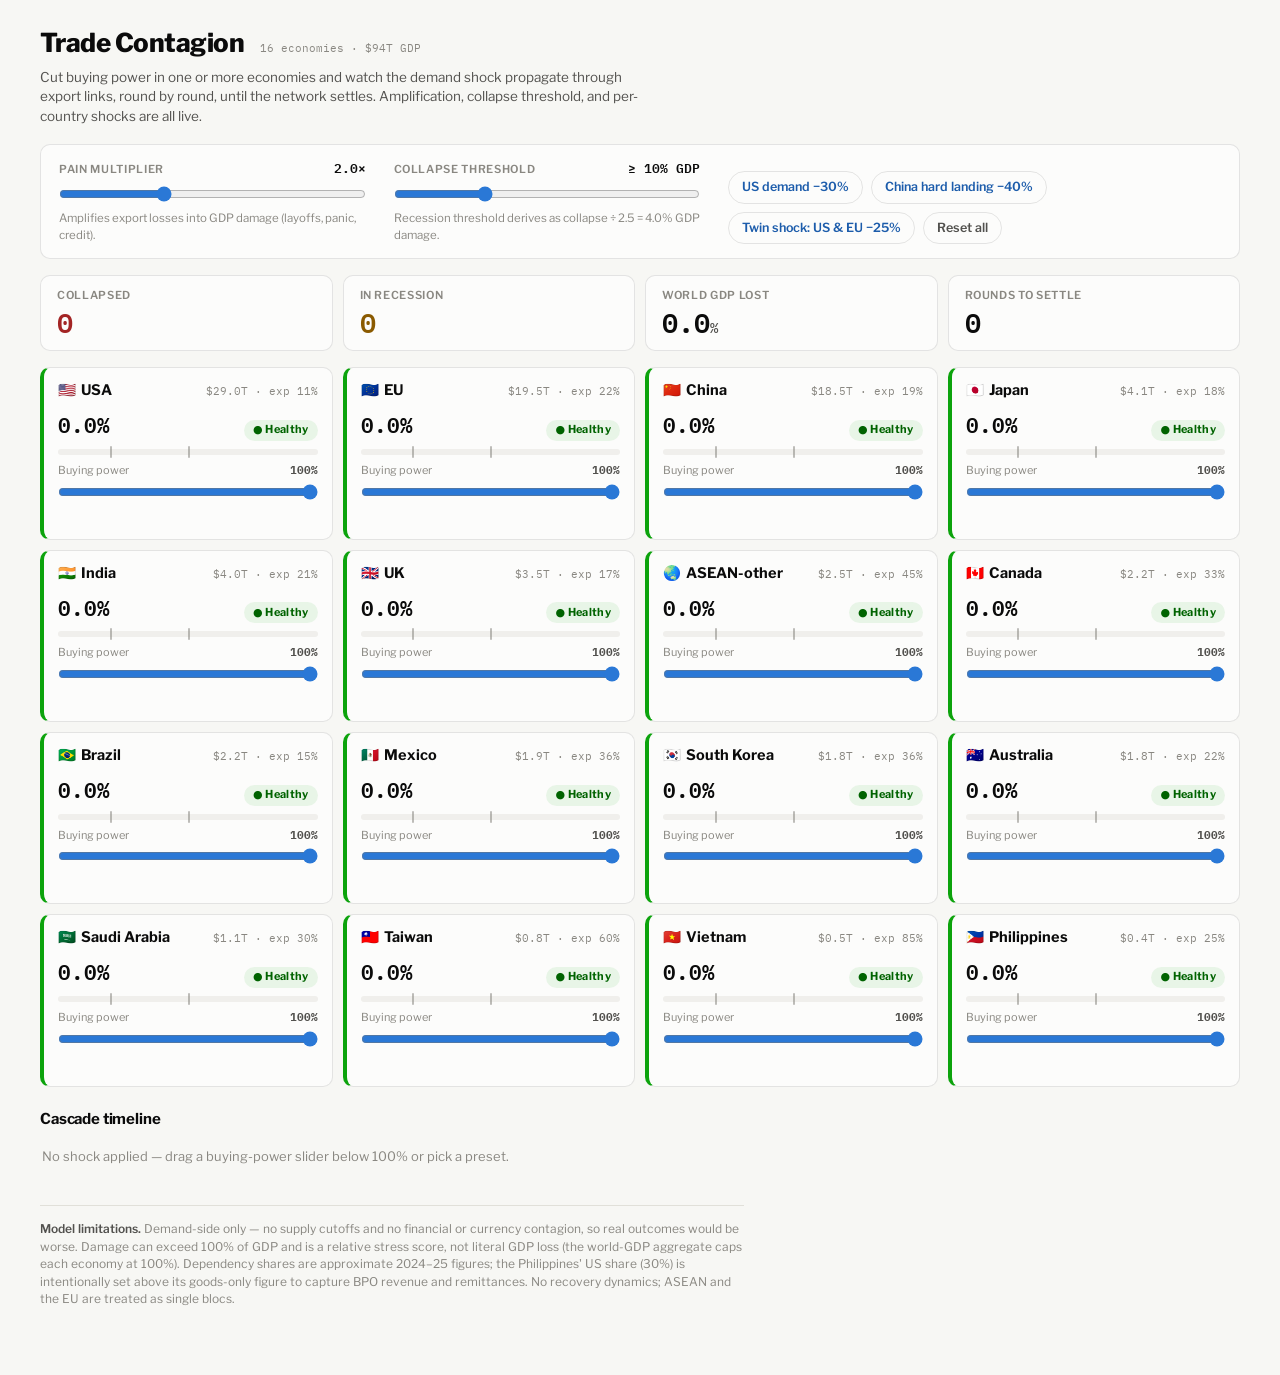
==== trade-contagion-simulator.html @ 1e4ac05b "Add trade contagion cascade simulator Interactive single-file HTML app modeling how demand shocks pr" ====
<!doctype html>
<html lang="en">
<head>
<meta charset="utf-8">
<meta name="viewport" content="width=device-width, initial-scale=1">
<!-- BEGIN ARTIFACT CONTENT -->
<title>Trade Contagion</title>
<link rel="stylesheet" href="https://fonts.googleapis.com/css2?family=Libre+Franklin:wght@400;500;600;700;800&family=IBM+Plex+Mono:wght@400;500;600&display=swap">
<style>
  :root {
    color-scheme: light;
    --page:        #f7f7f4;
    --surface:     #fcfcfb;
    --surface-2:   #f0efec;
    --ink:         #0b0b0b;
    --ink-2:       #52514e;
    --ink-muted:   #898781;
    --hairline:    #e1e0d9;
    --border:      rgba(11,11,11,0.10);
    --accent:      #2a78d6;
    --accent-ink:  #1c5cab;
    --good:        #0ca30c;
    --good-ink:    #006300;
    --warn:        #fab219;
    --warn-ink:    #8a5a00;
    --crit:        #d03b3b;
    --crit-ink:    #a32424;
    --forced:      #898781;
    --forced-ink:  #52514e;
    --good-wash:   rgba(12,163,12,0.08);
    --warn-wash:   rgba(250,178,25,0.12);
    --crit-wash:   rgba(208,59,59,0.08);
    --forced-wash: rgba(137,135,129,0.12);
  }
  @media (prefers-color-scheme: dark) {
    :root:where(:not([data-theme="light"])) {
      color-scheme: dark;
      --page:        #0d0d0d;
      --surface:     #1a1a19;
      --surface-2:   #242422;
      --ink:         #ffffff;
      --ink-2:       #c3c2b7;
      --ink-muted:   #898781;
      --hairline:    #2c2c2a;
      --border:      rgba(255,255,255,0.10);
      --accent:      #3987e5;
      --accent-ink:  #86b6ef;
      --good-ink:    #4cc24c;
      --warn-ink:    #fab219;
      --crit-ink:    #e66767;
      --forced-ink:  #c3c2b7;
      --good-wash:   rgba(12,163,12,0.14);
      --warn-wash:   rgba(250,178,25,0.09);
      --crit-wash:   rgba(208,59,59,0.14);
      --forced-wash: rgba(137,135,129,0.14);
    }
  }
  :root[data-theme="dark"] {
    color-scheme: dark;
    --page:        #0d0d0d;
    --surface:     #1a1a19;
    --surface-2:   #242422;
    --ink:         #ffffff;
    --ink-2:       #c3c2b7;
    --ink-muted:   #898781;
    --hairline:    #2c2c2a;
    --border:      rgba(255,255,255,0.10);
    --accent:      #3987e5;
    --accent-ink:  #86b6ef;
    --good-ink:    #4cc24c;
    --warn-ink:    #fab219;
    --crit-ink:    #e66767;
    --forced-ink:  #c3c2b7;
    --good-wash:   rgba(12,163,12,0.14);
    --warn-wash:   rgba(250,178,25,0.09);
    --crit-wash:   rgba(208,59,59,0.14);
    --forced-wash: rgba(137,135,129,0.14);
  }

  * { box-sizing: border-box; }
  body {
    margin: 0;
    background: var(--page);
    color: var(--ink);
    font-family: "Libre Franklin", system-ui, -apple-system, "Segoe UI", sans-serif;
    font-size: 14px;
    line-height: 1.45;
  }
  .mono { font-family: "IBM Plex Mono", ui-monospace, SFMono-Regular, Menlo, monospace; }

  .wrap { max-width: 1240px; margin: 0 auto; padding: 24px 20px 56px; }

  /* ---------- header ---------- */
  header { display: flex; flex-wrap: wrap; align-items: baseline; gap: 8px 16px; margin-bottom: 6px; }
  h1 { font-size: 26px; font-weight: 800; letter-spacing: -0.02em; margin: 0; text-wrap: balance; }
  .subtitle { color: var(--ink-2); font-size: 13.5px; margin: 0 0 18px; max-width: 68ch; }

  /* ---------- global controls ---------- */
  .controls {
    display: flex; flex-wrap: wrap; gap: 14px 28px; align-items: flex-end;
    background: var(--surface); border: 1px solid var(--border); border-radius: 10px;
    padding: 14px 18px; margin-bottom: 16px;
  }
  .ctl { display: flex; flex-direction: column; gap: 5px; min-width: 220px; flex: 1 1 220px; max-width: 340px; }
  .ctl-label { font-size: 11px; font-weight: 600; letter-spacing: 0.06em; text-transform: uppercase; color: var(--ink-muted); display: flex; justify-content: space-between; align-items: baseline; gap: 8px; }
  .ctl-label .val { font-size: 13px; color: var(--ink); letter-spacing: 0; text-transform: none; font-weight: 600; }
  .ctl-hint { font-size: 11.5px; color: var(--ink-muted); }
  .presets { display: flex; flex-wrap: wrap; gap: 8px; flex: 2 1 320px; align-items: center; }
  button.preset {
    font: inherit; font-size: 12.5px; font-weight: 600; color: var(--accent-ink);
    background: transparent; border: 1px solid var(--border); border-radius: 999px;
    padding: 6px 13px; cursor: pointer;
  }
  button.preset:hover { background: var(--surface-2); }
  button.preset.reset { color: var(--ink-2); }
  button:focus-visible, input:focus-visible { outline: 2px solid var(--accent); outline-offset: 2px; }

  input[type="range"] { accent-color: var(--accent); width: 100%; margin: 0; height: 22px; cursor: pointer; }

  /* ---------- stat tiles ---------- */
  .tiles { display: grid; grid-template-columns: repeat(auto-fit, minmax(170px, 1fr)); gap: 10px; margin-bottom: 16px; }
  .tile { background: var(--surface); border: 1px solid var(--border); border-radius: 10px; padding: 12px 16px 13px; }
  .tile .k { font-size: 11px; font-weight: 600; letter-spacing: 0.06em; text-transform: uppercase; color: var(--ink-muted); margin-bottom: 4px; }
  .tile .v { font-size: 27px; font-weight: 600; line-height: 1.1; }
  .tile .v small { font-size: 14px; font-weight: 500; color: var(--ink-2); }
  .tile.crit .v { color: var(--crit-ink); }
  .tile.warn .v { color: var(--warn-ink); }

  /* ---------- country grid ---------- */
  .grid { display: grid; grid-template-columns: repeat(auto-fill, minmax(260px, 1fr)); gap: 10px; margin-bottom: 22px; }
  .card {
    background: var(--surface); border: 1px solid var(--border); border-left: 4px solid var(--hairline);
    border-radius: 10px; padding: 12px 14px 13px; display: flex; flex-direction: column; gap: 8px;
  }
  .card.s-healthy   { border-left-color: var(--good); }
  .card.s-recession { border-left-color: var(--warn); background: linear-gradient(var(--warn-wash), var(--warn-wash)) var(--surface); }
  .card.s-collapsed { border-left-color: var(--crit); background: linear-gradient(var(--crit-wash), var(--crit-wash)) var(--surface); }
  .card.s-forced    { border-left-color: var(--forced); background: linear-gradient(var(--forced-wash), var(--forced-wash)) var(--surface); }

  .card-top { display: flex; align-items: baseline; justify-content: space-between; gap: 8px; }
  .cname { font-weight: 700; font-size: 14.5px; }
  .cname .flag { margin-right: 5px; }
  .cgdp { font-size: 11px; color: var(--ink-muted); white-space: nowrap; }

  .dmg-row { display: flex; align-items: baseline; justify-content: space-between; gap: 8px; }
  .dmg { font-size: 21px; font-weight: 600; font-variant-numeric: tabular-nums; }
  .pill {
    font-size: 11px; font-weight: 700; letter-spacing: 0.03em; border-radius: 999px;
    padding: 2.5px 9px; white-space: nowrap;
  }
  .pill.p-healthy   { color: var(--good-ink);   background: var(--good-wash);   }
  .pill.p-recession { color: var(--warn-ink);   background: var(--warn-wash);   }
  .pill.p-collapsed { color: var(--crit-ink);   background: var(--crit-wash);   }
  .pill.p-forced    { color: var(--forced-ink); background: var(--forced-wash); }

  .bar { position: relative; height: 6px; border-radius: 3px; background: var(--surface-2); overflow: visible; }
  .bar .fill { position: absolute; inset: 0 auto 0 0; border-radius: 3px; min-width: 0; }
  .bar .tick { position: absolute; top: -3px; bottom: -3px; width: 2px; border-radius: 1px; background: var(--ink-muted); opacity: 0.55; }
  .fill.f-healthy   { background: var(--good); }
  .fill.f-recession { background: var(--warn); }
  .fill.f-collapsed { background: var(--crit); }
  .fill.f-forced    { background: var(--forced); }

  .slider-row { display: flex; flex-direction: column; gap: 2px; }
  .slider-row .lbl { display: flex; justify-content: space-between; font-size: 11px; color: var(--ink-muted); }
  .slider-row .lbl b { color: var(--ink-2); font-variant-numeric: tabular-nums; }
  .meta { font-size: 11px; color: var(--ink-muted); min-height: 15px; }

  /* ---------- cascade timeline ---------- */
  h2 { font-size: 15px; font-weight: 700; letter-spacing: -0.01em; margin: 0 0 8px; }
  .timeline-wrap { overflow-x: auto; padding-bottom: 6px; }
  .timeline { display: flex; gap: 10px; min-width: min-content; }
  .round-col {
    background: var(--surface); border: 1px solid var(--border); border-radius: 10px;
    padding: 10px 12px; min-width: 148px; flex: 0 0 auto;
  }
  .round-col .rh { font-size: 11px; font-weight: 600; letter-spacing: 0.06em; text-transform: uppercase; color: var(--ink-muted); margin-bottom: 7px; }
  .chip { display: flex; align-items: center; gap: 6px; font-size: 12px; font-weight: 600; padding: 2px 0; }
  .chip .dot { width: 8px; height: 8px; border-radius: 50%; flex: 0 0 auto; }
  .chip.recession .dot { background: var(--warn); }
  .chip.collapsed .dot { background: var(--crit); }
  .chip.recession { color: var(--warn-ink); }
  .chip.collapsed { color: var(--crit-ink); }
  .timeline-empty { color: var(--ink-muted); font-size: 13px; padding: 8px 2px; }

  /* ---------- footer ---------- */
  .limits {
    margin-top: 26px; border-top: 1px solid var(--hairline); padding-top: 14px;
    color: var(--ink-muted); font-size: 12px; max-width: 88ch;
  }
  .limits b { color: var(--ink-2); font-weight: 600; }
</style>
</head>
<body>

<div class="wrap">
  <header>
    <h1>Trade Contagion</h1>
    <span class="cgdp mono" id="worldGdp"></span>
  </header>
  <p class="subtitle">Cut buying power in one or more economies and watch the demand shock
    propagate through export links, round by round, until the network settles. Amplification,
    collapse threshold, and per-country shocks are all live.</p>

  <div class="controls">
    <div class="ctl">
      <label class="ctl-label" for="mult">Pain multiplier <span class="val mono" id="multVal"></span></label>
      <input type="range" id="mult" min="1" max="4" step="0.1" value="2">
      <span class="ctl-hint">Amplifies export losses into GDP damage (layoffs, panic, credit).</span>
    </div>
    <div class="ctl">
      <label class="ctl-label" for="collapse">Collapse threshold <span class="val mono" id="collapseVal"></span></label>
      <input type="range" id="collapse" min="4" max="25" step="1" value="10">
      <span class="ctl-hint" id="recessionHint"></span>
    </div>
    <div class="presets" role="group" aria-label="Scenario presets">
      <button class="preset" data-preset="usa30">US demand −30%</button>
      <button class="preset" data-preset="china40">China hard landing −40%</button>
      <button class="preset" data-preset="twin">Twin shock: US &amp; EU −25%</button>
      <button class="preset reset" data-preset="reset">Reset all</button>
    </div>
  </div>

  <div class="tiles">
    <div class="tile crit"><div class="k">Collapsed</div><div class="v mono" id="tCollapsed">0</div></div>
    <div class="tile warn"><div class="k">In recession</div><div class="v mono" id="tRecession">0</div></div>
    <div class="tile"><div class="k">World GDP lost</div><div class="v mono" id="tGdpLost">0.0<small>%</small></div></div>
    <div class="tile"><div class="k">Rounds to settle</div><div class="v mono" id="tRounds">0</div></div>
  </div>

  <div class="grid" id="grid"></div>

  <h2>Cascade timeline</h2>
  <div class="timeline-wrap"><div class="timeline" id="timeline"></div></div>

  <p class="limits"><b>Model limitations.</b> Demand-side only — no supply cutoffs and no
    financial or currency contagion, so real outcomes would be worse. Damage can exceed 100%
    of GDP and is a relative stress score, not literal GDP loss (the world-GDP aggregate caps
    each economy at 100%). Dependency shares are approximate 2024–25 figures; the Philippines'
    US share (30%) is intentionally set above its goods-only figure to capture BPO revenue and
    remittances. No recovery dynamics; ASEAN and the EU are treated as single blocs.</p>
</div>

<script>
'use strict';

/* ---------- data: gdp in USD trillions, xg = exports/GDP, d = export-destination shares (sum < 1) ---------- */
const ECON = {
  usa:         { name: 'USA',          flag: '🇺🇸', gdp: 29.0, xg: 0.11,
    d: { eu: 0.16, canada: 0.17, mexico: 0.16, china: 0.07, japan: 0.04, uk: 0.04, korea: 0.03,
         asean: 0.03, taiwan: 0.02, india: 0.02, brazil: 0.02, australia: 0.02, saudi: 0.01,
         vietnam: 0.005, philippines: 0.005 } },
  china:       { name: 'China',        flag: '🇨🇳', gdp: 18.5, xg: 0.19,
    d: { usa: 0.15, eu: 0.15, asean: 0.08, japan: 0.04, korea: 0.04, vietnam: 0.04, india: 0.03,
         uk: 0.02, taiwan: 0.02, mexico: 0.02, australia: 0.02, brazil: 0.02, canada: 0.01,
         philippines: 0.01, saudi: 0.01 } },
  eu:          { name: 'EU',           flag: '🇪🇺', gdp: 19.5, xg: 0.22,
    d: { usa: 0.20, uk: 0.13, china: 0.09, asean: 0.03, japan: 0.02, korea: 0.02, india: 0.02,
         canada: 0.02, brazil: 0.02, saudi: 0.02, mexico: 0.01, australia: 0.01, taiwan: 0.01,
         vietnam: 0.005 } },
  japan:       { name: 'Japan',        flag: '🇯🇵', gdp: 4.1,  xg: 0.18,
    d: { usa: 0.20, china: 0.18, asean: 0.10, eu: 0.09, korea: 0.07, taiwan: 0.06, vietnam: 0.03,
         india: 0.02, australia: 0.02, uk: 0.02, philippines: 0.02, mexico: 0.01, canada: 0.01,
         saudi: 0.01 } },
  korea:       { name: 'South Korea',  flag: '🇰🇷', gdp: 1.8,  xg: 0.36,
    d: { china: 0.20, usa: 0.19, eu: 0.09, vietnam: 0.09, asean: 0.08, japan: 0.04, india: 0.03,
         taiwan: 0.02, mexico: 0.02, australia: 0.02, philippines: 0.02, uk: 0.01, saudi: 0.01,
         canada: 0.01 } },
  vietnam:     { name: 'Vietnam',      flag: '🇻🇳', gdp: 0.45, xg: 0.85,
    d: { usa: 0.29, china: 0.15, eu: 0.12, japan: 0.06, korea: 0.06, asean: 0.06, india: 0.02,
         uk: 0.02, canada: 0.02, australia: 0.01, mexico: 0.01, philippines: 0.01 } },
  philippines: { name: 'Philippines',  flag: '🇵🇭', gdp: 0.44, xg: 0.25,
    d: { usa: 0.30, china: 0.13, japan: 0.13, eu: 0.10, asean: 0.06, korea: 0.04, taiwan: 0.03,
         india: 0.01, australia: 0.01, canada: 0.01, uk: 0.01, saudi: 0.01 } },
  mexico:      { name: 'Mexico',       flag: '🇲🇽', gdp: 1.9,  xg: 0.36,
    d: { usa: 0.80, eu: 0.04, canada: 0.03, china: 0.02, japan: 0.01, brazil: 0.01, korea: 0.01,
         india: 0.005, uk: 0.005 } },
  canada:      { name: 'Canada',       flag: '🇨🇦', gdp: 2.2,  xg: 0.33,
    d: { usa: 0.76, eu: 0.05, china: 0.04, japan: 0.02, uk: 0.02, mexico: 0.01, korea: 0.01,
         india: 0.01 } },
  india:       { name: 'India',        flag: '🇮🇳', gdp: 4.0,  xg: 0.21,
    d: { usa: 0.18, eu: 0.15, asean: 0.06, china: 0.04, uk: 0.03, saudi: 0.03, japan: 0.01,
         korea: 0.01, vietnam: 0.01, australia: 0.01, brazil: 0.01, canada: 0.01, mexico: 0.01 } },
  taiwan:      { name: 'Taiwan',       flag: '🇹🇼', gdp: 0.8,  xg: 0.60,
    d: { china: 0.25, usa: 0.23, asean: 0.15, eu: 0.07, japan: 0.06, korea: 0.04, vietnam: 0.03,
         india: 0.02, philippines: 0.02, mexico: 0.01, australia: 0.01, uk: 0.01 } },
  uk:          { name: 'UK',           flag: '🇬🇧', gdp: 3.5,  xg: 0.17,
    d: { eu: 0.42, usa: 0.15, china: 0.05, japan: 0.02, india: 0.02, canada: 0.02, australia: 0.02,
         korea: 0.01, saudi: 0.01, brazil: 0.005, mexico: 0.005 } },
  brazil:      { name: 'Brazil',       flag: '🇧🇷', gdp: 2.2,  xg: 0.15,
    d: { china: 0.28, eu: 0.14, usa: 0.11, asean: 0.03, japan: 0.02, india: 0.02, mexico: 0.02,
         korea: 0.01, canada: 0.01, uk: 0.01, saudi: 0.01 } },
  australia:   { name: 'Australia',    flag: '🇦🇺', gdp: 1.8,  xg: 0.22,
    d: { china: 0.33, japan: 0.12, asean: 0.08, korea: 0.07, usa: 0.06, india: 0.05, eu: 0.04,
         taiwan: 0.04, vietnam: 0.02, uk: 0.01 } },
  asean:       { name: 'ASEAN-other',  flag: '🌏', gdp: 2.5,  xg: 0.45,
    d: { china: 0.16, usa: 0.14, eu: 0.09, japan: 0.07, korea: 0.04, india: 0.04, taiwan: 0.03,
         vietnam: 0.03, australia: 0.02, uk: 0.01, saudi: 0.01, mexico: 0.005, canada: 0.005 } },
  saudi:       { name: 'Saudi Arabia', flag: '🇸🇦', gdp: 1.1,  xg: 0.30,
    d: { china: 0.16, india: 0.11, japan: 0.10, korea: 0.09, eu: 0.09, asean: 0.07, usa: 0.05,
         taiwan: 0.03, uk: 0.01, australia: 0.005 } },
};

const IDS = Object.keys(ECON).sort((a, b) => ECON[b].gdp - ECON[a].gdp);
const WORLD_GDP = IDS.reduce((s, id) => s + ECON[id].gdp, 0);
const MAX_ROUNDS = 12;
const EPS = 1e-9;

/* ---------- state ---------- */
const buyingPower = {};
IDS.forEach(id => { buyingPower[id] = 100; });

/* ---------- cascade algorithm (synchronous rounds) ---------- */
function simulate(bp, multiplier, collapseT) {
  const recessionT = collapseT / 2.5;
  const drop = {}, damage = {}, status = {};
  IDS.forEach(id => { drop[id] = 0; damage[id] = 0; status[id] = 'healthy'; });

  const recessionRound = {}, collapseRound = {};
  let roundsElapsed = 0;

  for (let r = 1; r <= MAX_ROUNDS; r++) {
    const nd = {}, ndmg = {}, nst = {};
    let changed = false;

    for (const i of IDS) {
      let demandLoss = 0;
      for (const [j, share] of Object.entries(ECON[i].d)) demandLoss += share * (drop[j] || 0);
      const forcedDrop = 1 - bp[i] / 100;
      const dmg = Math.max(demandLoss * ECON[i].xg * multiplier, forcedDrop);

      let st, dr;
      if (dmg >= collapseT - EPS)       { st = 'collapsed'; dr = 1; }
      else if (dmg >= recessionT - EPS) { st = 'recession'; dr = Math.min(dmg * 1.5, 0.9); }
      else                              { st = 'healthy';   dr = Math.min(dmg, 0.5); }

      ndmg[i] = dmg; nst[i] = st; nd[i] = dr;
      if (st !== status[i] || Math.abs(dr - drop[i]) > EPS) changed = true;
      if ((st === 'recession' || st === 'collapsed') && !(i in recessionRound)) recessionRound[i] = r;
      if (st === 'collapsed' && !(i in collapseRound)) collapseRound[i] = r;
    }

    Object.assign(drop, nd); Object.assign(damage, ndmg); Object.assign(status, nst);
    if (!changed) break;
    roundsElapsed = r;
  }

  return { damage, status, recessionRound, collapseRound, roundsElapsed };
}

/* ---------- static DOM ---------- */
const $ = id => document.getElementById(id);
const fmtPct = x => (x * 100).toFixed(1) + '%';

$('worldGdp').textContent = IDS.length + ' economies · $' + Math.round(WORLD_GDP) + 'T GDP';

const cardEls = {};
for (const id of IDS) {
  const c = ECON[id];
  const card = document.createElement('div');
  card.className = 'card';
  card.innerHTML =
    '<div class="card-top">' +
      '<span class="cname"><span class="flag">' + c.flag + '</span>' + c.name + '</span>' +
      '<span class="cgdp mono">$' + c.gdp.toFixed(1) + 'T · exp ' + Math.round(c.xg * 100) + '%</span>' +
    '</div>' +
    '<div class="dmg-row"><span class="dmg mono" data-el="dmg">0.0%</span><span class="pill" data-el="pill"></span></div>' +
    '<div class="bar"><div class="fill" data-el="fill"></div><div class="tick" data-el="tickR"></div><div class="tick" data-el="tickC"></div></div>' +
    '<div class="slider-row">' +
      '<div class="lbl"><span id="bp-lbl-' + id + '">Buying power</span><b class="mono" data-el="bpVal">100%</b></div>' +
      '<input type="range" min="0" max="100" step="5" value="100" data-el="slider" aria-labelledby="bp-lbl-' + id + '">' +
    '</div>' +
    '<div class="meta" data-el="meta"></div>';
  $('grid').appendChild(card);

  const els = { card };
  card.querySelectorAll('[data-el]').forEach(el => { els[el.dataset.el] = el; });
  cardEls[id] = els;

  els.slider.addEventListener('input', () => {
    buyingPower[id] = +els.slider.value;
    update();
  });
}

/* ---------- presets ---------- */
const PRESETS = {
  usa30:   { usa: 70 },
  china40: { china: 60 },
  twin:    { usa: 75, eu: 75 },
  reset:   {},
};
document.querySelectorAll('button.preset').forEach(btn => {
  btn.addEventListener('click', () => {
    const p = PRESETS[btn.dataset.preset];
    IDS.forEach(id => { buyingPower[id] = (id in p) ? p[id] : 100; });
    if (btn.dataset.preset === 'reset') { $('mult').value = 2; $('collapse').value = 10; }
    IDS.forEach(id => { cardEls[id].slider.value = buyingPower[id]; });
    update();
  });
});
$('mult').addEventListener('input', update);
$('collapse').addEventListener('input', update);

/* ---------- render ---------- */
const STATUS_LABEL = { healthy: '● Healthy', recession: '▲ Recession', collapsed: '✕ Collapsed' };

function update() {
  const multiplier = +$('mult').value;
  const collapseT = +$('collapse').value / 100;
  const recessionT = collapseT / 2.5;
  $('multVal').textContent = multiplier.toFixed(1) + '×';
  $('collapseVal').textContent = '≥ ' + Math.round(collapseT * 100) + '% GDP';
  $('recessionHint').textContent = 'Recession threshold derives as collapse ÷ 2.5 = ' + (recessionT * 100).toFixed(1) + '% GDP damage.';

  const sim = simulate(buyingPower, multiplier, collapseT);
  const barMax = collapseT * 2; // bar scale: collapse tick sits at midpoint

  let nCollapsed = 0, nRecession = 0, gdpLost = 0;
  for (const id of IDS) {
    const st = sim.status[id], dmg = sim.damage[id];
    if (st === 'collapsed') nCollapsed++;
    else if (st === 'recession') nRecession++;
    gdpLost += ECON[id].gdp * Math.min(dmg, 1);

    const forced = buyingPower[id] < 100;
    const displaySt = forced ? 'forced' : st;
    const els = cardEls[id];

    els.card.className = 'card s-' + displaySt;
    els.dmg.textContent = fmtPct(dmg);
    els.pill.className = 'pill p-' + displaySt;
    els.pill.textContent = forced
      ? '◼ Shock source −' + (100 - buyingPower[id]) + '%'
      : STATUS_LABEL[st];
    els.fill.className = 'fill f-' + displaySt;
    els.fill.style.width = Math.min(dmg / barMax, 1) * 100 + '%';
    els.tickR.style.left = (recessionT / barMax) * 100 + '%';
    els.tickC.style.left = Math.min(collapseT / barMax, 1) * 100 + '%';
    els.bpVal.textContent = buyingPower[id] + '%';

    let meta = '';
    if (st === 'collapsed')      meta = 'Collapsed in round ' + sim.collapseRound[id];
    else if (st === 'recession') meta = 'Fell into recession in round ' + sim.recessionRound[id];
    els.meta.textContent = meta;
  }

  $('tCollapsed').textContent = nCollapsed;
  $('tRecession').textContent = nRecession;
  $('tGdpLost').innerHTML = (gdpLost / WORLD_GDP * 100).toFixed(1) + '<small>%</small>';
  $('tRounds').textContent = sim.roundsElapsed;

  /* timeline */
  const tl = $('timeline');
  tl.innerHTML = '';
  const lastRound = Math.max(0, ...Object.values(sim.recessionRound), ...Object.values(sim.collapseRound));
  if (lastRound === 0) {
    tl.innerHTML = '<div class="timeline-empty">No shock applied — drag a buying-power slider below 100% or pick a preset.</div>';
    return;
  }
  for (let r = 1; r <= lastRound; r++) {
    const events = [];
    for (const id of IDS) {
      if (sim.collapseRound[id] === r) events.push({ id, kind: 'collapsed' });
      else if (sim.recessionRound[id] === r && (sim.collapseRound[id] || Infinity) > r) events.push({ id, kind: 'recession' });
    }
    const col = document.createElement('div');
    col.className = 'round-col';
    col.innerHTML = '<div class="rh">Round ' + r + '</div>' + (events.length
      ? events.map(e => '<div class="chip ' + e.kind + '"><span class="dot"></span>' + ECON[e.id].name +
          (e.kind === 'collapsed' && sim.recessionRound[e.id] < r ? ' ↑' : '') + '</div>').join('')
      : '<div class="timeline-empty" style="padding:0">— quiet —</div>');
    tl.appendChild(col);
  }
}

update();
</script>
<!-- END ARTIFACT CONTENT -->
</body>
</html>
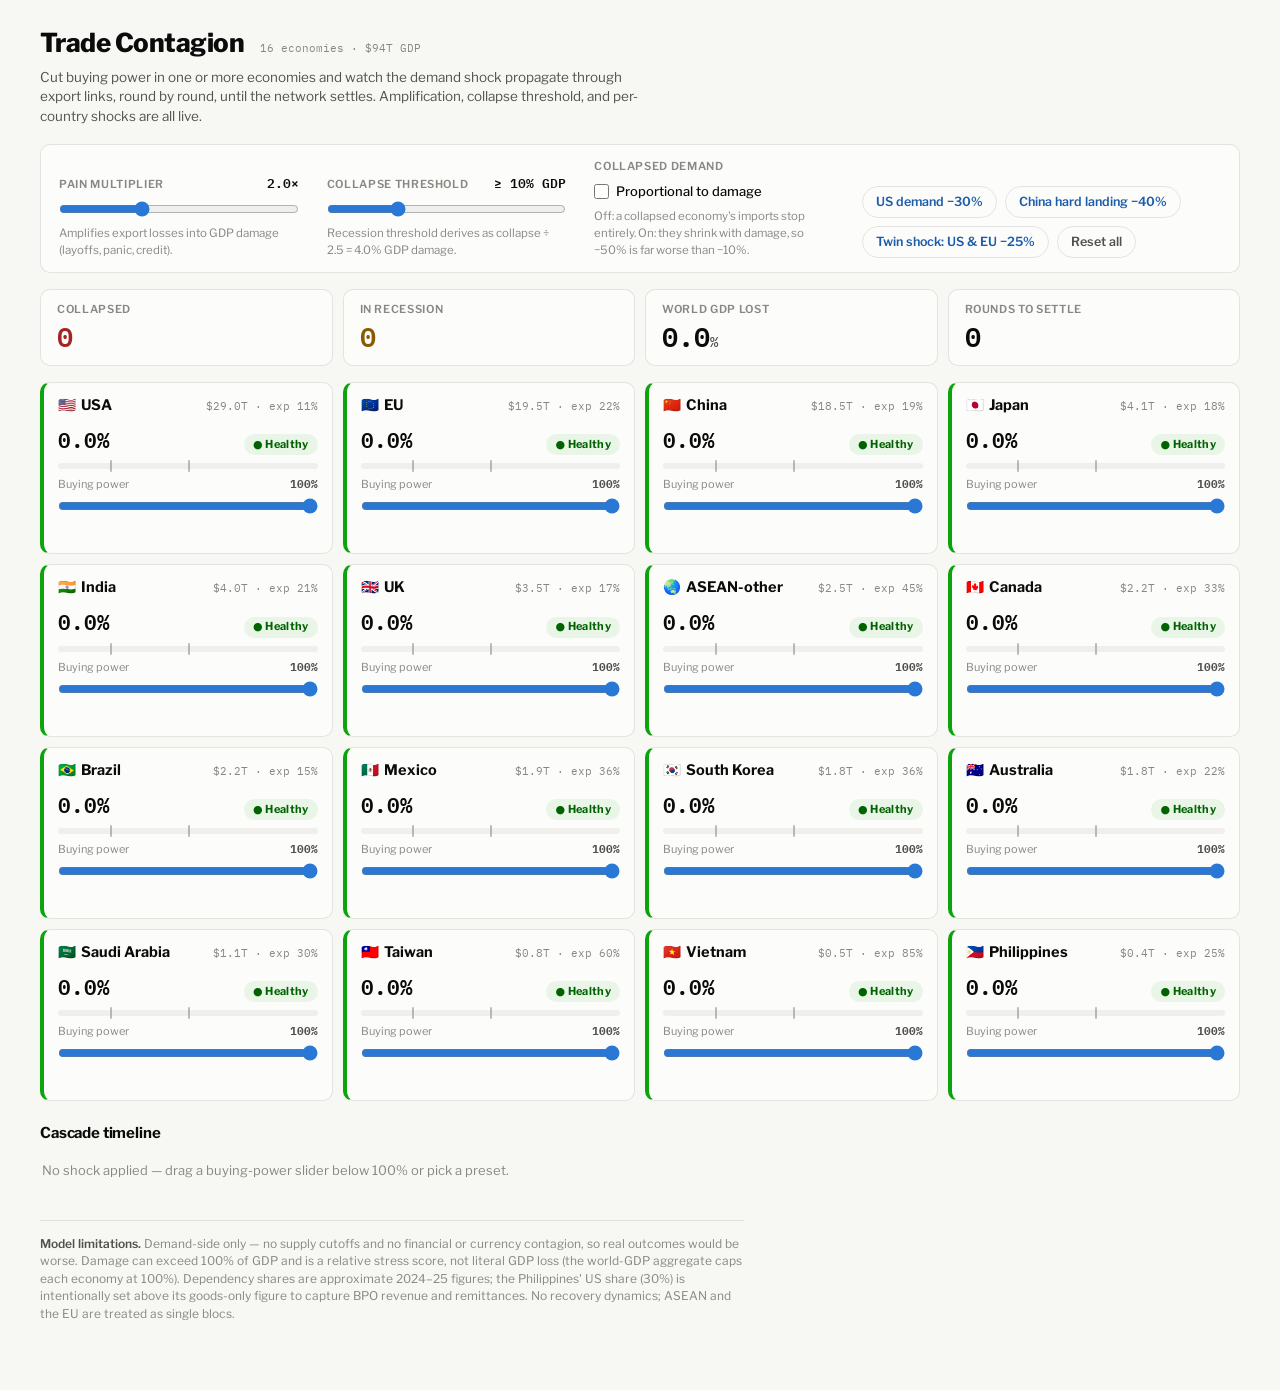
==== commit f7b26f78: "Add proportional-collapse toggle By default a collapsed economy's import demand snaps to zero (spec " ====
--- a/trade-contagion-simulator.html
+++ b/trade-contagion-simulator.html
@@ -105,6 +105,8 @@
   .ctl-label { font-size: 11px; font-weight: 600; letter-spacing: 0.06em; text-transform: uppercase; color: var(--ink-muted); display: flex; justify-content: space-between; align-items: baseline; gap: 8px; }
   .ctl-label .val { font-size: 13px; color: var(--ink); letter-spacing: 0; text-transform: none; font-weight: 600; }
   .ctl-hint { font-size: 11.5px; color: var(--ink-muted); }
+  .check { display: flex; align-items: center; gap: 7px; font-size: 13px; font-weight: 500; cursor: pointer; padding: 2px 0; }
+  .check input { accent-color: var(--accent); width: 15px; height: 15px; margin: 0; cursor: pointer; }
   .presets { display: flex; flex-wrap: wrap; gap: 8px; flex: 2 1 320px; align-items: center; }
   button.preset {
     font: inherit; font-size: 12.5px; font-weight: 600; color: var(--accent-ink);
@@ -212,6 +214,11 @@
       <label class="ctl-label" for="collapse">Collapse threshold <span class="val mono" id="collapseVal"></span></label>
       <input type="range" id="collapse" min="4" max="25" step="1" value="10">
       <span class="ctl-hint" id="recessionHint"></span>
+    </div>
+    <div class="ctl" style="min-width:190px">
+      <span class="ctl-label">Collapsed demand</span>
+      <label class="check"><input type="checkbox" id="propMode"> Proportional to damage</label>
+      <span class="ctl-hint">Off: a collapsed economy's imports stop entirely. On: they shrink with damage, so −50% is far worse than −10%.</span>
     </div>
     <div class="presets" role="group" aria-label="Scenario presets">
       <button class="preset" data-preset="usa30">US demand −30%</button>
@@ -311,7 +318,7 @@
 IDS.forEach(id => { buyingPower[id] = 100; });
 
 /* ---------- cascade algorithm (synchronous rounds) ---------- */
-function simulate(bp, multiplier, collapseT) {
+function simulate(bp, multiplier, collapseT, proportional) {
   const recessionT = collapseT / 2.5;
   const drop = {}, damage = {}, status = {};
   IDS.forEach(id => { drop[id] = 0; damage[id] = 0; status[id] = 'healthy'; });
@@ -330,7 +337,9 @@
       const dmg = Math.max(demandLoss * ECON[i].xg * multiplier, forcedDrop);
 
       let st, dr;
-      if (dmg >= collapseT - EPS)       { st = 'collapsed'; dr = 1; }
+      /* proportional mode stays continuous with the recession branch (both damage x 1.5),
+         so drop doesn't jump backwards at the threshold; it reaches 1 at ~67% damage */
+      if (dmg >= collapseT - EPS)       { st = 'collapsed'; dr = proportional ? Math.min(dmg * 1.5, 1) : 1; }
       else if (dmg >= recessionT - EPS) { st = 'recession'; dr = Math.min(dmg * 1.5, 0.9); }
       else                              { st = 'healthy';   dr = Math.min(dmg, 0.5); }
 
@@ -394,13 +403,14 @@
   btn.addEventListener('click', () => {
     const p = PRESETS[btn.dataset.preset];
     IDS.forEach(id => { buyingPower[id] = (id in p) ? p[id] : 100; });
-    if (btn.dataset.preset === 'reset') { $('mult').value = 2; $('collapse').value = 10; }
+    if (btn.dataset.preset === 'reset') { $('mult').value = 2; $('collapse').value = 10; $('propMode').checked = false; }
     IDS.forEach(id => { cardEls[id].slider.value = buyingPower[id]; });
     update();
   });
 });
 $('mult').addEventListener('input', update);
 $('collapse').addEventListener('input', update);
+$('propMode').addEventListener('change', update);
 
 /* ---------- render ---------- */
 const STATUS_LABEL = { healthy: '● Healthy', recession: '▲ Recession', collapsed: '✕ Collapsed' };
@@ -413,7 +423,7 @@
   $('collapseVal').textContent = '≥ ' + Math.round(collapseT * 100) + '% GDP';
   $('recessionHint').textContent = 'Recession threshold derives as collapse ÷ 2.5 = ' + (recessionT * 100).toFixed(1) + '% GDP damage.';
 
-  const sim = simulate(buyingPower, multiplier, collapseT);
+  const sim = simulate(buyingPower, multiplier, collapseT, $('propMode').checked);
   const barMax = collapseT * 2; // bar scale: collapse tick sits at midpoint
 
   let nCollapsed = 0, nRecession = 0, gdpLost = 0;
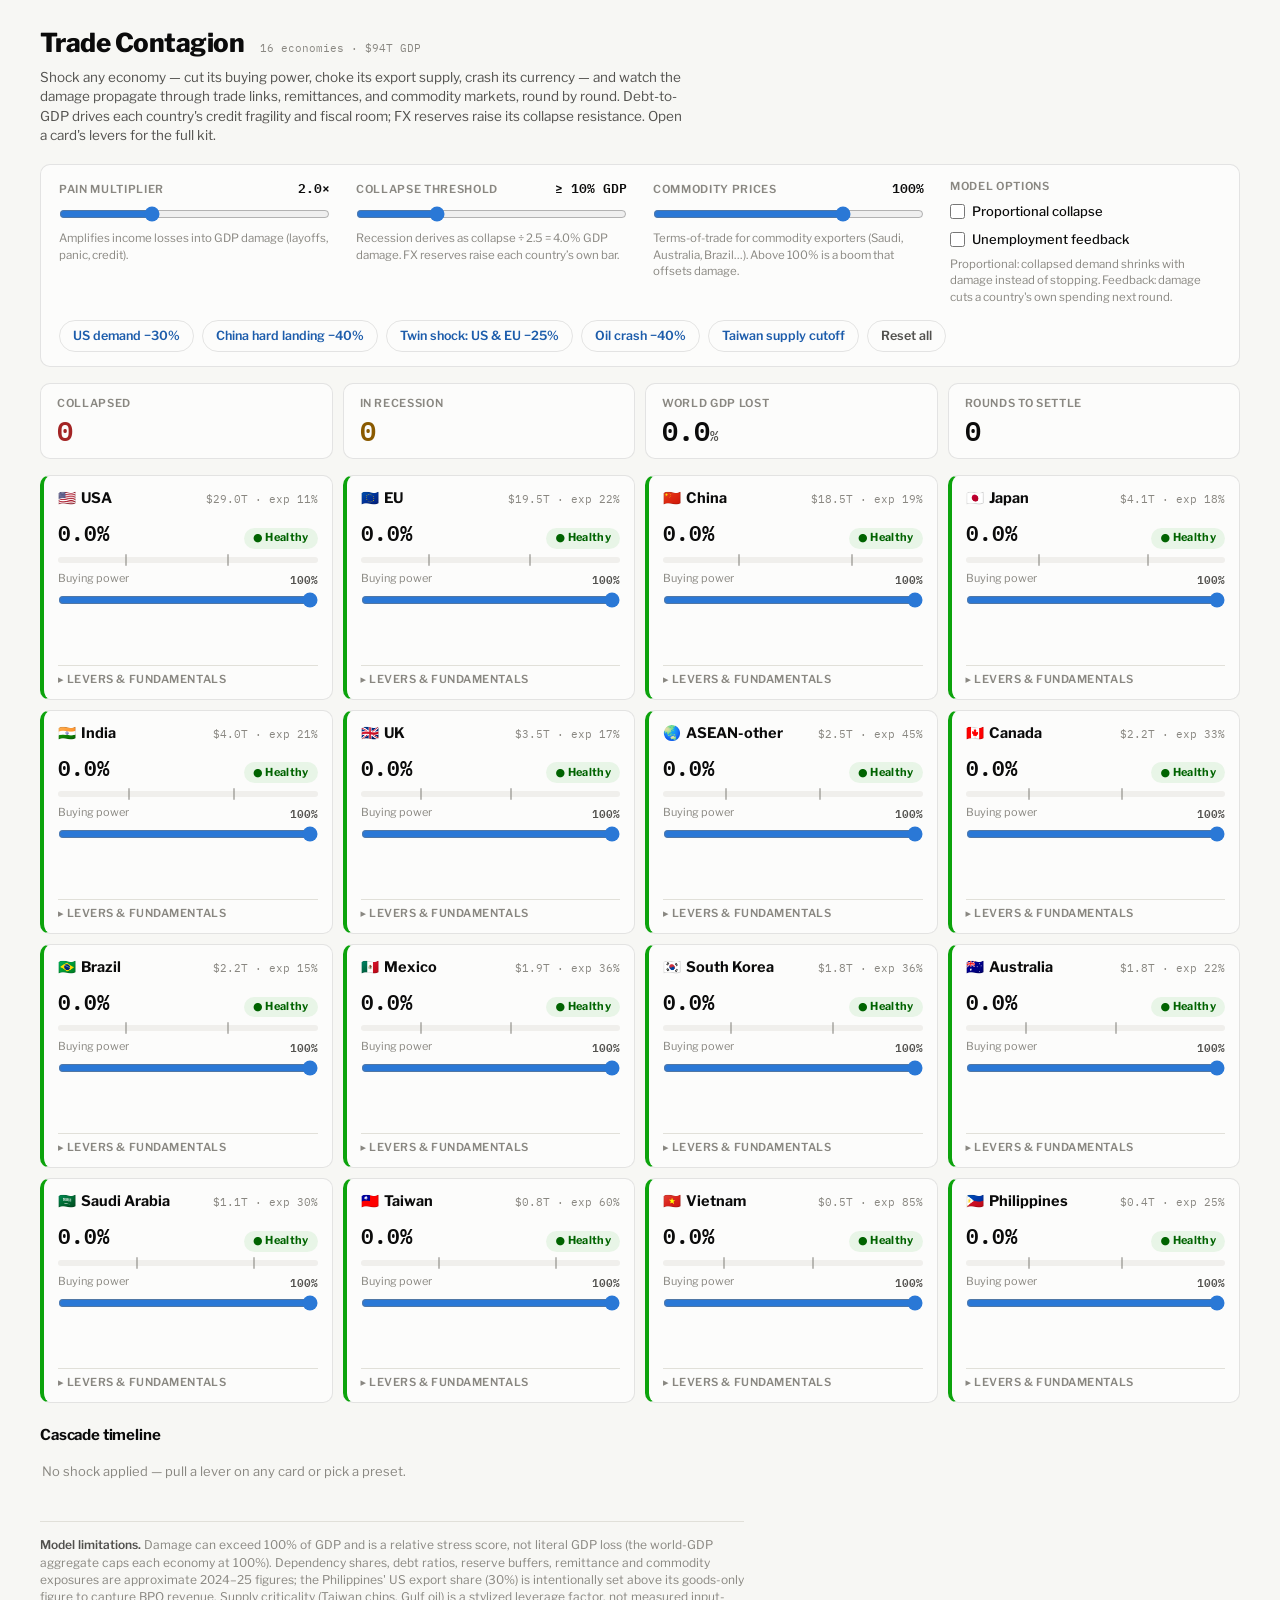
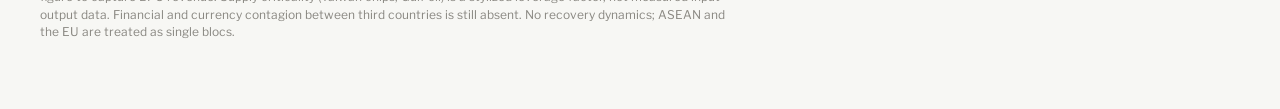
==== commit 0630702d: "Add multi-channel shock model: supply, FX, fiscal, remittances, commodities Extends the demand-only " ====
--- a/trade-contagion-simulator.html
+++ b/trade-contagion-simulator.html
@@ -93,21 +93,21 @@
   /* ---------- header ---------- */
   header { display: flex; flex-wrap: wrap; align-items: baseline; gap: 8px 16px; margin-bottom: 6px; }
   h1 { font-size: 26px; font-weight: 800; letter-spacing: -0.02em; margin: 0; text-wrap: balance; }
-  .subtitle { color: var(--ink-2); font-size: 13.5px; margin: 0 0 18px; max-width: 68ch; }
+  .subtitle { color: var(--ink-2); font-size: 13.5px; margin: 0 0 18px; max-width: 72ch; }
 
   /* ---------- global controls ---------- */
   .controls {
-    display: flex; flex-wrap: wrap; gap: 14px 28px; align-items: flex-end;
+    display: flex; flex-wrap: wrap; gap: 14px 26px; align-items: flex-start;
     background: var(--surface); border: 1px solid var(--border); border-radius: 10px;
     padding: 14px 18px; margin-bottom: 16px;
   }
-  .ctl { display: flex; flex-direction: column; gap: 5px; min-width: 220px; flex: 1 1 220px; max-width: 340px; }
+  .ctl { display: flex; flex-direction: column; gap: 5px; min-width: 200px; flex: 1 1 200px; max-width: 320px; }
   .ctl-label { font-size: 11px; font-weight: 600; letter-spacing: 0.06em; text-transform: uppercase; color: var(--ink-muted); display: flex; justify-content: space-between; align-items: baseline; gap: 8px; }
   .ctl-label .val { font-size: 13px; color: var(--ink); letter-spacing: 0; text-transform: none; font-weight: 600; }
   .ctl-hint { font-size: 11.5px; color: var(--ink-muted); }
   .check { display: flex; align-items: center; gap: 7px; font-size: 13px; font-weight: 500; cursor: pointer; padding: 2px 0; }
   .check input { accent-color: var(--accent); width: 15px; height: 15px; margin: 0; cursor: pointer; }
-  .presets { display: flex; flex-wrap: wrap; gap: 8px; flex: 2 1 320px; align-items: center; }
+  .presets { display: flex; flex-wrap: wrap; gap: 8px; flex: 2 1 300px; align-content: flex-start; }
   button.preset {
     font: inherit; font-size: 12.5px; font-weight: 600; color: var(--accent-ink);
     background: transparent; border: 1px solid var(--border); border-radius: 999px;
@@ -129,10 +129,10 @@
   .tile.warn .v { color: var(--warn-ink); }
 
   /* ---------- country grid ---------- */
-  .grid { display: grid; grid-template-columns: repeat(auto-fill, minmax(260px, 1fr)); gap: 10px; margin-bottom: 22px; }
+  .grid { display: grid; grid-template-columns: repeat(auto-fill, minmax(280px, 1fr)); gap: 10px; margin-bottom: 22px; }
   .card {
     background: var(--surface); border: 1px solid var(--border); border-left: 4px solid var(--hairline);
-    border-radius: 10px; padding: 12px 14px 13px; display: flex; flex-direction: column; gap: 8px;
+    border-radius: 10px; padding: 12px 14px 11px; display: flex; flex-direction: column; gap: 8px;
   }
   .card.s-healthy   { border-left-color: var(--good); }
   .card.s-recession { border-left-color: var(--warn); background: linear-gradient(var(--warn-wash), var(--warn-wash)) var(--surface); }
@@ -165,8 +165,24 @@
 
   .slider-row { display: flex; flex-direction: column; gap: 2px; }
   .slider-row .lbl { display: flex; justify-content: space-between; font-size: 11px; color: var(--ink-muted); }
-  .slider-row .lbl b { color: var(--ink-2); font-variant-numeric: tabular-nums; }
+  .slider-row .lbl b { color: var(--ink-2); font-variant-numeric: tabular-nums; font-weight: 600; }
   .meta { font-size: 11px; color: var(--ink-muted); min-height: 15px; }
+  .breakdown { font-size: 10.5px; color: var(--ink-muted); font-variant-numeric: tabular-nums; min-height: 14px; }
+
+  details.adv { border-top: 1px solid var(--hairline); padding-top: 6px; margin-top: 1px; }
+  details.adv summary {
+    cursor: pointer; font-size: 11px; font-weight: 600; letter-spacing: 0.05em;
+    text-transform: uppercase; color: var(--ink-muted); list-style: none; user-select: none;
+  }
+  details.adv summary::before { content: '▸ '; }
+  details.adv[open] summary::before { content: '▾ '; }
+  details.adv summary::-webkit-details-marker { display: none; }
+  .adv-body { display: flex; flex-direction: column; gap: 7px; padding-top: 8px; }
+  .chips { display: flex; flex-wrap: wrap; gap: 4px 6px; }
+  .chip-f {
+    font-size: 10.5px; color: var(--ink-2); background: var(--surface-2);
+    border-radius: 999px; padding: 2px 8px; font-variant-numeric: tabular-nums;
+  }
 
   /* ---------- cascade timeline ---------- */
   h2 { font-size: 15px; font-weight: 700; letter-spacing: -0.01em; margin: 0 0 8px; }
@@ -200,30 +216,39 @@
     <h1>Trade Contagion</h1>
     <span class="cgdp mono" id="worldGdp"></span>
   </header>
-  <p class="subtitle">Cut buying power in one or more economies and watch the demand shock
-    propagate through export links, round by round, until the network settles. Amplification,
-    collapse threshold, and per-country shocks are all live.</p>
+  <p class="subtitle">Shock any economy — cut its buying power, choke its export supply, crash
+    its currency — and watch the damage propagate through trade links, remittances, and commodity
+    markets, round by round. Debt-to-GDP drives each country's credit fragility and fiscal room;
+    FX reserves raise its collapse resistance. Open a card's levers for the full kit.</p>
 
   <div class="controls">
     <div class="ctl">
       <label class="ctl-label" for="mult">Pain multiplier <span class="val mono" id="multVal"></span></label>
       <input type="range" id="mult" min="1" max="4" step="0.1" value="2">
-      <span class="ctl-hint">Amplifies export losses into GDP damage (layoffs, panic, credit).</span>
+      <span class="ctl-hint">Amplifies income losses into GDP damage (layoffs, panic, credit).</span>
     </div>
     <div class="ctl">
       <label class="ctl-label" for="collapse">Collapse threshold <span class="val mono" id="collapseVal"></span></label>
       <input type="range" id="collapse" min="4" max="25" step="1" value="10">
       <span class="ctl-hint" id="recessionHint"></span>
     </div>
+    <div class="ctl">
+      <label class="ctl-label" for="commodity">Commodity prices <span class="val mono" id="commodityVal"></span></label>
+      <input type="range" id="commodity" min="50" max="120" step="5" value="100">
+      <span class="ctl-hint">Terms-of-trade for commodity exporters (Saudi, Australia, Brazil…). Above 100% is a boom that offsets damage.</span>
+    </div>
     <div class="ctl" style="min-width:190px">
-      <span class="ctl-label">Collapsed demand</span>
-      <label class="check"><input type="checkbox" id="propMode"> Proportional to damage</label>
-      <span class="ctl-hint">Off: a collapsed economy's imports stop entirely. On: they shrink with damage, so −50% is far worse than −10%.</span>
+      <span class="ctl-label">Model options</span>
+      <label class="check"><input type="checkbox" id="propMode"> Proportional collapse</label>
+      <label class="check"><input type="checkbox" id="unempFb"> Unemployment feedback</label>
+      <span class="ctl-hint">Proportional: collapsed demand shrinks with damage instead of stopping. Feedback: damage cuts a country's own spending next round.</span>
     </div>
     <div class="presets" role="group" aria-label="Scenario presets">
       <button class="preset" data-preset="usa30">US demand −30%</button>
       <button class="preset" data-preset="china40">China hard landing −40%</button>
       <button class="preset" data-preset="twin">Twin shock: US &amp; EU −25%</button>
+      <button class="preset" data-preset="oil">Oil crash −40%</button>
+      <button class="preset" data-preset="taiwanCut">Taiwan supply cutoff</button>
       <button class="preset reset" data-preset="reset">Reset all</button>
     </div>
   </div>
@@ -240,70 +265,83 @@
   <h2>Cascade timeline</h2>
   <div class="timeline-wrap"><div class="timeline" id="timeline"></div></div>
 
-  <p class="limits"><b>Model limitations.</b> Demand-side only — no supply cutoffs and no
-    financial or currency contagion, so real outcomes would be worse. Damage can exceed 100%
-    of GDP and is a relative stress score, not literal GDP loss (the world-GDP aggregate caps
-    each economy at 100%). Dependency shares are approximate 2024–25 figures; the Philippines'
-    US share (30%) is intentionally set above its goods-only figure to capture BPO revenue and
-    remittances. No recovery dynamics; ASEAN and the EU are treated as single blocs.</p>
+  <p class="limits"><b>Model limitations.</b> Damage can exceed 100% of GDP and is a relative
+    stress score, not literal GDP loss (the world-GDP aggregate caps each economy at 100%).
+    Dependency shares, debt ratios, reserve buffers, remittance and commodity exposures are
+    approximate 2024–25 figures; the Philippines' US export share (30%) is intentionally set
+    above its goods-only figure to capture BPO revenue. Supply criticality (Taiwan chips, Gulf
+    oil) is a stylized leverage factor, not measured input-output data. Financial and currency
+    contagion between third countries is still absent. No recovery dynamics; ASEAN and the EU
+    are treated as single blocs.</p>
 </div>
 
 <script>
 'use strict';
 
-/* ---------- data: gdp in USD trillions, xg = exports/GDP, d = export-destination shares (sum < 1) ---------- */
+/* ---------- data ----------
+   gdp: USD trillions · xg: exports/GDP · d: export-destination shares (sum < 1)
+   debt: gross govt debt % of GDP  → credit fragility & fiscal room
+   res:  reserve/buffer strength 0–0.5 → raises own collapse threshold
+   com:  commodity share of exports → terms-of-trade exposure
+   crit: supply criticality — leverage of this country's exports as inputs
+   remit: remittance income as share of GDP, by host country            */
 const ECON = {
-  usa:         { name: 'USA',          flag: '🇺🇸', gdp: 29.0, xg: 0.11,
+  usa:         { name: 'USA',          flag: '🇺🇸', gdp: 29.0, xg: 0.11, debt: 120, res: 0.30, com: 0.20, crit: 1.2,
     d: { eu: 0.16, canada: 0.17, mexico: 0.16, china: 0.07, japan: 0.04, uk: 0.04, korea: 0.03,
          asean: 0.03, taiwan: 0.02, india: 0.02, brazil: 0.02, australia: 0.02, saudi: 0.01,
          vietnam: 0.005, philippines: 0.005 } },
-  china:       { name: 'China',        flag: '🇨🇳', gdp: 18.5, xg: 0.19,
+  china:       { name: 'China',        flag: '🇨🇳', gdp: 18.5, xg: 0.19, debt: 90, res: 0.45, com: 0.05, crit: 1.6,
     d: { usa: 0.15, eu: 0.15, asean: 0.08, japan: 0.04, korea: 0.04, vietnam: 0.04, india: 0.03,
          uk: 0.02, taiwan: 0.02, mexico: 0.02, australia: 0.02, brazil: 0.02, canada: 0.01,
          philippines: 0.01, saudi: 0.01 } },
-  eu:          { name: 'EU',           flag: '🇪🇺', gdp: 19.5, xg: 0.22,
+  eu:          { name: 'EU',           flag: '🇪🇺', gdp: 19.5, xg: 0.22, debt: 82, res: 0.30, com: 0.10, crit: 1.2,
     d: { usa: 0.20, uk: 0.13, china: 0.09, asean: 0.03, japan: 0.02, korea: 0.02, india: 0.02,
          canada: 0.02, brazil: 0.02, saudi: 0.02, mexico: 0.01, australia: 0.01, taiwan: 0.01,
          vietnam: 0.005 } },
-  japan:       { name: 'Japan',        flag: '🇯🇵', gdp: 4.1,  xg: 0.18,
+  japan:       { name: 'Japan',        flag: '🇯🇵', gdp: 4.1,  xg: 0.18, debt: 250, res: 0.40, com: 0.02, crit: 1.3,
     d: { usa: 0.20, china: 0.18, asean: 0.10, eu: 0.09, korea: 0.07, taiwan: 0.06, vietnam: 0.03,
          india: 0.02, australia: 0.02, uk: 0.02, philippines: 0.02, mexico: 0.01, canada: 0.01,
          saudi: 0.01 } },
-  korea:       { name: 'South Korea',  flag: '🇰🇷', gdp: 1.8,  xg: 0.36,
+  korea:       { name: 'South Korea',  flag: '🇰🇷', gdp: 1.8,  xg: 0.36, debt: 55, res: 0.30, com: 0.05, crit: 1.6,
     d: { china: 0.20, usa: 0.19, eu: 0.09, vietnam: 0.09, asean: 0.08, japan: 0.04, india: 0.03,
          taiwan: 0.02, mexico: 0.02, australia: 0.02, philippines: 0.02, uk: 0.01, saudi: 0.01,
          canada: 0.01 } },
-  vietnam:     { name: 'Vietnam',      flag: '🇻🇳', gdp: 0.45, xg: 0.85,
+  vietnam:     { name: 'Vietnam',      flag: '🇻🇳', gdp: 0.45, xg: 0.85, debt: 34, res: 0.15, com: 0.10, crit: 1.0,
+    remit: { usa: 0.020, japan: 0.005, korea: 0.004, taiwan: 0.003 },
     d: { usa: 0.29, china: 0.15, eu: 0.12, japan: 0.06, korea: 0.06, asean: 0.06, india: 0.02,
          uk: 0.02, canada: 0.02, australia: 0.01, mexico: 0.01, philippines: 0.01 } },
-  philippines: { name: 'Philippines',  flag: '🇵🇭', gdp: 0.44, xg: 0.25,
+  philippines: { name: 'Philippines',  flag: '🇵🇭', gdp: 0.44, xg: 0.25, debt: 60, res: 0.20, com: 0.08, crit: 1.1,
+    remit: { usa: 0.035, saudi: 0.012, eu: 0.008, asean: 0.008, japan: 0.006, canada: 0.005,
+             uk: 0.004, australia: 0.004 },
     d: { usa: 0.30, china: 0.13, japan: 0.13, eu: 0.10, asean: 0.06, korea: 0.04, taiwan: 0.03,
          india: 0.01, australia: 0.01, canada: 0.01, uk: 0.01, saudi: 0.01 } },
-  mexico:      { name: 'Mexico',       flag: '🇲🇽', gdp: 1.9,  xg: 0.36,
+  mexico:      { name: 'Mexico',       flag: '🇲🇽', gdp: 1.9,  xg: 0.36, debt: 50, res: 0.15, com: 0.10, crit: 1.1,
+    remit: { usa: 0.038 },
     d: { usa: 0.80, eu: 0.04, canada: 0.03, china: 0.02, japan: 0.01, brazil: 0.01, korea: 0.01,
          india: 0.005, uk: 0.005 } },
-  canada:      { name: 'Canada',       flag: '🇨🇦', gdp: 2.2,  xg: 0.33,
+  canada:      { name: 'Canada',       flag: '🇨🇦', gdp: 2.2,  xg: 0.33, debt: 107, res: 0.20, com: 0.45, crit: 1.3,
     d: { usa: 0.76, eu: 0.05, china: 0.04, japan: 0.02, uk: 0.02, mexico: 0.01, korea: 0.01,
          india: 0.01 } },
-  india:       { name: 'India',        flag: '🇮🇳', gdp: 4.0,  xg: 0.21,
+  india:       { name: 'India',        flag: '🇮🇳', gdp: 4.0,  xg: 0.21, debt: 82, res: 0.35, com: 0.15, crit: 1.1,
+    remit: { usa: 0.010, saudi: 0.006, eu: 0.004, uk: 0.002 },
     d: { usa: 0.18, eu: 0.15, asean: 0.06, china: 0.04, uk: 0.03, saudi: 0.03, japan: 0.01,
          korea: 0.01, vietnam: 0.01, australia: 0.01, brazil: 0.01, canada: 0.01, mexico: 0.01 } },
-  taiwan:      { name: 'Taiwan',       flag: '🇹🇼', gdp: 0.8,  xg: 0.60,
+  taiwan:      { name: 'Taiwan',       flag: '🇹🇼', gdp: 0.8,  xg: 0.60, debt: 25, res: 0.50, com: 0.02, crit: 3.0,
     d: { china: 0.25, usa: 0.23, asean: 0.15, eu: 0.07, japan: 0.06, korea: 0.04, vietnam: 0.03,
          india: 0.02, philippines: 0.02, mexico: 0.01, australia: 0.01, uk: 0.01 } },
-  uk:          { name: 'UK',           flag: '🇬🇧', gdp: 3.5,  xg: 0.17,
+  uk:          { name: 'UK',           flag: '🇬🇧', gdp: 3.5,  xg: 0.17, debt: 100, res: 0.15, com: 0.10, crit: 1.0,
     d: { eu: 0.42, usa: 0.15, china: 0.05, japan: 0.02, india: 0.02, canada: 0.02, australia: 0.02,
          korea: 0.01, saudi: 0.01, brazil: 0.005, mexico: 0.005 } },
-  brazil:      { name: 'Brazil',       flag: '🇧🇷', gdp: 2.2,  xg: 0.15,
+  brazil:      { name: 'Brazil',       flag: '🇧🇷', gdp: 2.2,  xg: 0.15, debt: 85, res: 0.30, com: 0.65, crit: 1.2,
     d: { china: 0.28, eu: 0.14, usa: 0.11, asean: 0.03, japan: 0.02, india: 0.02, mexico: 0.02,
          korea: 0.01, canada: 0.01, uk: 0.01, saudi: 0.01 } },
-  australia:   { name: 'Australia',    flag: '🇦🇺', gdp: 1.8,  xg: 0.22,
+  australia:   { name: 'Australia',    flag: '🇦🇺', gdp: 1.8,  xg: 0.22, debt: 50, res: 0.15, com: 0.70, crit: 1.5,
     d: { china: 0.33, japan: 0.12, asean: 0.08, korea: 0.07, usa: 0.06, india: 0.05, eu: 0.04,
          taiwan: 0.04, vietnam: 0.02, uk: 0.01 } },
-  asean:       { name: 'ASEAN-other',  flag: '🌏', gdp: 2.5,  xg: 0.45,
+  asean:       { name: 'ASEAN-other',  flag: '🌏', gdp: 2.5,  xg: 0.45, debt: 55, res: 0.20, com: 0.30, crit: 1.2,
     d: { china: 0.16, usa: 0.14, eu: 0.09, japan: 0.07, korea: 0.04, india: 0.04, taiwan: 0.03,
          vietnam: 0.03, australia: 0.02, uk: 0.01, saudi: 0.01, mexico: 0.005, canada: 0.005 } },
-  saudi:       { name: 'Saudi Arabia', flag: '🇸🇦', gdp: 1.1,  xg: 0.30,
+  saudi:       { name: 'Saudi Arabia', flag: '🇸🇦', gdp: 1.1,  xg: 0.30, debt: 30, res: 0.50, com: 0.85, crit: 2.2,
     d: { china: 0.16, india: 0.11, japan: 0.10, korea: 0.09, eu: 0.09, asean: 0.07, usa: 0.05,
          taiwan: 0.03, uk: 0.01, australia: 0.005 } },
 };
@@ -313,40 +351,94 @@
 const MAX_ROUNDS = 12;
 const EPS = 1e-9;
 
+/* derived fundamentals */
+const clamp = (x, lo, hi) => Math.max(lo, Math.min(hi, x));
+const FRAGILITY = {}, FISCAL_ROOM = {};
+for (const id of IDS) {
+  FRAGILITY[id]   = clamp(0.75 + ECON[id].debt / 240, 0.7, 1.8);      // debt-to-GDP → credit amplification
+  FISCAL_ROOM[id] = clamp(0.18 - ECON[id].debt / 1000, 0.02, 0.16);   // debt-to-GDP → max stimulus relief (pts of damage)
+}
+/* import dependence: i's imports from j as a share of i's GDP (derived from the export map) */
+const IMP_DEP = {};
+for (const i of IDS) {
+  IMP_DEP[i] = {};
+  for (const j of IDS) {
+    if (j === i) continue;
+    const sh = ECON[j].d[i] || 0;
+    if (sh) IMP_DEP[i][j] = ECON[j].gdp * ECON[j].xg * sh / ECON[i].gdp;
+  }
+}
+
 /* ---------- state ---------- */
-const buyingPower = {};
-IDS.forEach(id => { buyingPower[id] = 100; });
+const buyingPower = {}, supplyCap = {}, fxMove = {}, stimPct = {};
+function resetCountryState() {
+  IDS.forEach(id => { buyingPower[id] = 100; supplyCap[id] = 100; fxMove[id] = 0; stimPct[id] = 0; });
+}
+resetCountryState();
 
 /* ---------- cascade algorithm (synchronous rounds) ---------- */
-function simulate(bp, multiplier, collapseT, proportional) {
-  const recessionT = collapseT / 2.5;
-  const drop = {}, damage = {}, status = {};
+function simulate(st, g) {
+  const drop = {}, damage = {}, status = {}, parts = {};
   IDS.forEach(id => { drop[id] = 0; damage[id] = 0; status[id] = 'healthy'; });
 
   const recessionRound = {}, collapseRound = {};
   let roundsElapsed = 0;
+  const commodityGap = (100 - g.commodityPrice) / 100;   // positive = price crash, negative = boom
 
   for (let r = 1; r <= MAX_ROUNDS; r++) {
     const nd = {}, ndmg = {}, nst = {};
     let changed = false;
 
     for (const i of IDS) {
+      const c = ECON[i];
+      /* 1. demand channel: partners buying less of my exports */
       let demandLoss = 0;
-      for (const [j, share] of Object.entries(ECON[i].d)) demandLoss += share * (drop[j] || 0);
-      const forcedDrop = 1 - bp[i] / 100;
-      const dmg = Math.max(demandLoss * ECON[i].xg * multiplier, forcedDrop);
-
-      let st, dr;
-      /* proportional mode stays continuous with the recession branch (both damage x 1.5),
-         so drop doesn't jump backwards at the threshold; it reaches 1 at ~67% damage */
-      if (dmg >= collapseT - EPS)       { st = 'collapsed'; dr = proportional ? Math.min(dmg * 1.5, 1) : 1; }
-      else if (dmg >= recessionT - EPS) { st = 'recession'; dr = Math.min(dmg * 1.5, 0.9); }
-      else                              { st = 'healthy';   dr = Math.min(dmg, 0.5); }
-
-      ndmg[i] = dmg; nst[i] = st; nd[i] = dr;
-      if (st !== status[i] || Math.abs(dr - drop[i]) > EPS) changed = true;
-      if ((st === 'recession' || st === 'collapsed') && !(i in recessionRound)) recessionRound[i] = r;
-      if (st === 'collapsed' && !(i in collapseRound)) collapseRound[i] = r;
+      for (const [j, share] of Object.entries(c.d)) demandLoss += share * (drop[j] || 0);
+      const fx = st.fx[i] / 100;                             // − = devaluation, + = appreciation
+      const fxComp = clamp(1 + fx * 0.5, 0.5, 1.3);          // devaluation makes exports cheaper
+      const dem = demandLoss * c.xg * g.mult * FRAGILITY[i] * fxComp;
+
+      /* 2. supply channel: my suppliers stop shipping inputs (criticality-weighted) */
+      let sup = 0;
+      for (const [j, dep] of Object.entries(IMP_DEP[i])) {
+        const cut = 1 - st.supply[j] / 100;
+        if (cut > 0) sup += dep * cut * ECON[j].crit;
+      }
+      sup *= g.mult;
+
+      /* 3. remittance channel: host-country downturns cut income sent home */
+      let rem = 0;
+      if (c.remit) for (const [j, sh] of Object.entries(c.remit)) rem += sh * (drop[j] || 0);
+      rem *= g.mult;
+
+      /* 4. commodity terms-of-trade (negative in a boom — offsets other damage) */
+      const com = c.com * c.xg * commodityGap * g.mult;
+
+      /* 5. forced domestic cuts: buying-power slider + import squeeze from devaluation */
+      const forcedDrop = 1 - st.bp[i] / 100;
+      const importPain = Math.max(0, -fx) * 0.5;
+
+      /* 6. stimulus: fiscal room (set by debt) times how hard the government leans in */
+      const relief = (st.stim[i] / 100) * FISCAL_ROOM[i];
+
+      const raw = Math.max(dem + sup + rem + com, forcedDrop + importPain);
+      const dmg = Math.max(raw - relief, 0);
+
+      /* per-country thresholds: reserves buffer collapse resistance */
+      const collT = g.collapseT * (1 + c.res);
+      const recT = collT / 2.5;
+
+      let s, dr;
+      if (dmg >= collT - EPS)       { s = 'collapsed'; dr = g.proportional ? Math.min(dmg * 1.5, 1) : 1; }
+      else if (dmg >= recT - EPS)   { s = 'recession'; dr = Math.min(dmg * 1.5, 0.9); }
+      else                          { s = 'healthy';   dr = Math.min(dmg, 0.5); }
+      if (g.unempFb) dr = Math.min(dr + 0.3 * dmg, 1);   // damage cuts own spending next round
+
+      ndmg[i] = dmg; nst[i] = s; nd[i] = dr;
+      parts[i] = { dem, sup, rem, com, forced: forcedDrop + importPain, relief, collT, recT };
+      if (s !== status[i] || Math.abs(dr - drop[i]) > EPS) changed = true;
+      if ((s === 'recession' || s === 'collapsed') && !(i in recessionRound)) recessionRound[i] = r;
+      if (s === 'collapsed' && !(i in collapseRound)) collapseRound[i] = r;
     }
 
     Object.assign(drop, nd); Object.assign(damage, ndmg); Object.assign(status, nst);
@@ -354,7 +446,7 @@
     roundsElapsed = r;
   }
 
-  return { damage, status, recessionRound, collapseRound, roundsElapsed };
+  return { damage, status, parts, recessionRound, collapseRound, roundsElapsed };
 }
 
 /* ---------- static DOM ---------- */
@@ -366,6 +458,7 @@
 const cardEls = {};
 for (const id of IDS) {
   const c = ECON[id];
+  const remitTotal = c.remit ? Object.values(c.remit).reduce((a, b) => a + b, 0) : 0;
   const card = document.createElement('div');
   card.className = 'card';
   card.innerHTML =
@@ -377,82 +470,132 @@
     '<div class="bar"><div class="fill" data-el="fill"></div><div class="tick" data-el="tickR"></div><div class="tick" data-el="tickC"></div></div>' +
     '<div class="slider-row">' +
       '<div class="lbl"><span id="bp-lbl-' + id + '">Buying power</span><b class="mono" data-el="bpVal">100%</b></div>' +
-      '<input type="range" min="0" max="100" step="5" value="100" data-el="slider" aria-labelledby="bp-lbl-' + id + '">' +
+      '<input type="range" min="0" max="100" step="5" value="100" data-el="bp" aria-labelledby="bp-lbl-' + id + '">' +
     '</div>' +
-    '<div class="meta" data-el="meta"></div>';
+    '<div class="meta" data-el="meta"></div>' +
+    '<div class="breakdown mono" data-el="brk"></div>' +
+    '<details class="adv"><summary>Levers &amp; fundamentals</summary><div class="adv-body">' +
+      '<div class="slider-row">' +
+        '<div class="lbl"><span id="sp-lbl-' + id + '">Export supply capacity</span><b class="mono" data-el="spVal">100%</b></div>' +
+        '<input type="range" min="0" max="100" step="5" value="100" data-el="supply" aria-labelledby="sp-lbl-' + id + '">' +
+      '</div>' +
+      '<div class="slider-row">' +
+        '<div class="lbl"><span id="fx-lbl-' + id + '">Currency vs USD</span><b class="mono" data-el="fxVal">0%</b></div>' +
+        '<input type="range" min="-40" max="20" step="5" value="0" data-el="fx" aria-labelledby="fx-lbl-' + id + '">' +
+      '</div>' +
+      '<div class="slider-row">' +
+        '<div class="lbl"><span id="st-lbl-' + id + '">Fiscal stimulus</span><b class="mono" data-el="stVal">0%</b></div>' +
+        '<input type="range" min="0" max="100" step="10" value="0" data-el="stim" aria-labelledby="st-lbl-' + id + '">' +
+      '</div>' +
+      '<div class="chips">' +
+        '<span class="chip-f">debt ' + c.debt + '% GDP</span>' +
+        '<span class="chip-f">credit ×' + FRAGILITY[id].toFixed(2) + '</span>' +
+        '<span class="chip-f">fiscal room ' + (FISCAL_ROOM[id] * 100).toFixed(1) + 'pt</span>' +
+        '<span class="chip-f">buffer +' + Math.round(c.res * 100) + '%</span>' +
+        '<span class="chip-f">commodities ' + Math.round(c.com * 100) + '%</span>' +
+        (remitTotal ? '<span class="chip-f">remittances ' + (remitTotal * 100).toFixed(1) + '% GDP</span>' : '') +
+        '<span class="chip-f">supply crit ×' + c.crit.toFixed(1) + '</span>' +
+      '</div>' +
+    '</div></details>';
   $('grid').appendChild(card);
 
   const els = { card };
   card.querySelectorAll('[data-el]').forEach(el => { els[el.dataset.el] = el; });
   cardEls[id] = els;
 
-  els.slider.addEventListener('input', () => {
-    buyingPower[id] = +els.slider.value;
-    update();
-  });
+  els.bp.addEventListener('input', () => { buyingPower[id] = +els.bp.value; update(); });
+  els.supply.addEventListener('input', () => { supplyCap[id] = +els.supply.value; update(); });
+  els.fx.addEventListener('input', () => { fxMove[id] = +els.fx.value; update(); });
+  els.stim.addEventListener('input', () => { stimPct[id] = +els.stim.value; update(); });
 }
 
 /* ---------- presets ---------- */
 const PRESETS = {
-  usa30:   { usa: 70 },
-  china40: { china: 60 },
-  twin:    { usa: 75, eu: 75 },
-  reset:   {},
+  usa30:     () => { buyingPower.usa = 70; },
+  china40:   () => { buyingPower.china = 60; },
+  twin:      () => { buyingPower.usa = 75; buyingPower.eu = 75; },
+  oil:       () => { $('commodity').value = 60; },
+  taiwanCut: () => { supplyCap.taiwan = 0; },
+  reset:     () => {},
 };
 document.querySelectorAll('button.preset').forEach(btn => {
   btn.addEventListener('click', () => {
-    const p = PRESETS[btn.dataset.preset];
-    IDS.forEach(id => { buyingPower[id] = (id in p) ? p[id] : 100; });
-    if (btn.dataset.preset === 'reset') { $('mult').value = 2; $('collapse').value = 10; $('propMode').checked = false; }
-    IDS.forEach(id => { cardEls[id].slider.value = buyingPower[id]; });
+    resetCountryState();
+    $('commodity').value = 100;
+    if (btn.dataset.preset === 'reset') {
+      $('mult').value = 2; $('collapse').value = 10;
+      $('propMode').checked = false; $('unempFb').checked = false;
+    }
+    PRESETS[btn.dataset.preset]();
+    IDS.forEach(id => {
+      const els = cardEls[id];
+      els.bp.value = buyingPower[id]; els.supply.value = supplyCap[id];
+      els.fx.value = fxMove[id]; els.stim.value = stimPct[id];
+    });
     update();
   });
 });
-$('mult').addEventListener('input', update);
-$('collapse').addEventListener('input', update);
-$('propMode').addEventListener('change', update);
+['mult', 'collapse', 'commodity'].forEach(id => $(id).addEventListener('input', update));
+['propMode', 'unempFb'].forEach(id => $(id).addEventListener('change', update));
 
 /* ---------- render ---------- */
 const STATUS_LABEL = { healthy: '● Healthy', recession: '▲ Recession', collapsed: '✕ Collapsed' };
 
 function update() {
-  const multiplier = +$('mult').value;
-  const collapseT = +$('collapse').value / 100;
-  const recessionT = collapseT / 2.5;
-  $('multVal').textContent = multiplier.toFixed(1) + '×';
-  $('collapseVal').textContent = '≥ ' + Math.round(collapseT * 100) + '% GDP';
-  $('recessionHint').textContent = 'Recession threshold derives as collapse ÷ 2.5 = ' + (recessionT * 100).toFixed(1) + '% GDP damage.';
-
-  const sim = simulate(buyingPower, multiplier, collapseT, $('propMode').checked);
-  const barMax = collapseT * 2; // bar scale: collapse tick sits at midpoint
+  const g = {
+    mult: +$('mult').value,
+    collapseT: +$('collapse').value / 100,
+    commodityPrice: +$('commodity').value,
+    proportional: $('propMode').checked,
+    unempFb: $('unempFb').checked,
+  };
+  $('multVal').textContent = g.mult.toFixed(1) + '×';
+  $('collapseVal').textContent = '≥ ' + Math.round(g.collapseT * 100) + '% GDP';
+  $('commodityVal').textContent = g.commodityPrice + '%';
+  $('recessionHint').textContent = 'Recession derives as collapse ÷ 2.5 = ' +
+    (g.collapseT / 2.5 * 100).toFixed(1) + '% GDP damage. FX reserves raise each country’s own bar.';
+
+  const sim = simulate({ bp: buyingPower, supply: supplyCap, fx: fxMove, stim: stimPct }, g);
+  const barMax = g.collapseT * 2;
 
   let nCollapsed = 0, nRecession = 0, gdpLost = 0;
   for (const id of IDS) {
-    const st = sim.status[id], dmg = sim.damage[id];
+    const st = sim.status[id], dmg = sim.damage[id], p = sim.parts[id];
     if (st === 'collapsed') nCollapsed++;
     else if (st === 'recession') nRecession++;
     gdpLost += ECON[id].gdp * Math.min(dmg, 1);
 
-    const forced = buyingPower[id] < 100;
-    const displaySt = forced ? 'forced' : st;
+    const shocked = buyingPower[id] < 100 || supplyCap[id] < 100 || fxMove[id] < 0;
+    const displaySt = shocked ? 'forced' : st;
     const els = cardEls[id];
 
     els.card.className = 'card s-' + displaySt;
     els.dmg.textContent = fmtPct(dmg);
     els.pill.className = 'pill p-' + displaySt;
-    els.pill.textContent = forced
-      ? '◼ Shock source −' + (100 - buyingPower[id]) + '%'
-      : STATUS_LABEL[st];
+    els.pill.textContent = shocked ? '◼ Shock source' : STATUS_LABEL[st];
     els.fill.className = 'fill f-' + displaySt;
     els.fill.style.width = Math.min(dmg / barMax, 1) * 100 + '%';
-    els.tickR.style.left = (recessionT / barMax) * 100 + '%';
-    els.tickC.style.left = Math.min(collapseT / barMax, 1) * 100 + '%';
+    els.tickR.style.left = Math.min(p.recT / barMax, 1) * 100 + '%';
+    els.tickC.style.left = Math.min(p.collT / barMax, 1) * 100 + '%';
     els.bpVal.textContent = buyingPower[id] + '%';
+    els.spVal.textContent = supplyCap[id] + '%';
+    els.fxVal.textContent = (fxMove[id] > 0 ? '+' : '') + fxMove[id] + '%';
+    els.stVal.textContent = stimPct[id] + '%';
 
     let meta = '';
     if (st === 'collapsed')      meta = 'Collapsed in round ' + sim.collapseRound[id];
     else if (st === 'recession') meta = 'Fell into recession in round ' + sim.recessionRound[id];
+    if (shocked && (st === 'collapsed' || st === 'recession')) meta += ' · ' + st;
     els.meta.textContent = meta;
+
+    const bits = [];
+    if (p.dem > 0.0005) bits.push('demand ' + (p.dem * 100).toFixed(1));
+    if (p.sup > 0.0005) bits.push('supply ' + (p.sup * 100).toFixed(1));
+    if (p.rem > 0.0005) bits.push('remit ' + (p.rem * 100).toFixed(1));
+    if (Math.abs(p.com) > 0.0005) bits.push('commodity ' + (p.com >= 0 ? '' : '−') + Math.abs(p.com * 100).toFixed(1));
+    if (p.forced > 0.0005) bits.push('forced ' + (p.forced * 100).toFixed(1));
+    if (p.relief > 0.0005) bits.push('stimulus −' + (p.relief * 100).toFixed(1));
+    els.brk.textContent = bits.length ? bits.join(' · ') : '';
   }
 
   $('tCollapsed').textContent = nCollapsed;
@@ -465,7 +608,7 @@
   tl.innerHTML = '';
   const lastRound = Math.max(0, ...Object.values(sim.recessionRound), ...Object.values(sim.collapseRound));
   if (lastRound === 0) {
-    tl.innerHTML = '<div class="timeline-empty">No shock applied — drag a buying-power slider below 100% or pick a preset.</div>';
+    tl.innerHTML = '<div class="timeline-empty">No shock applied — pull a lever on any card or pick a preset.</div>';
     return;
   }
   for (let r = 1; r <= lastRound; r++) {
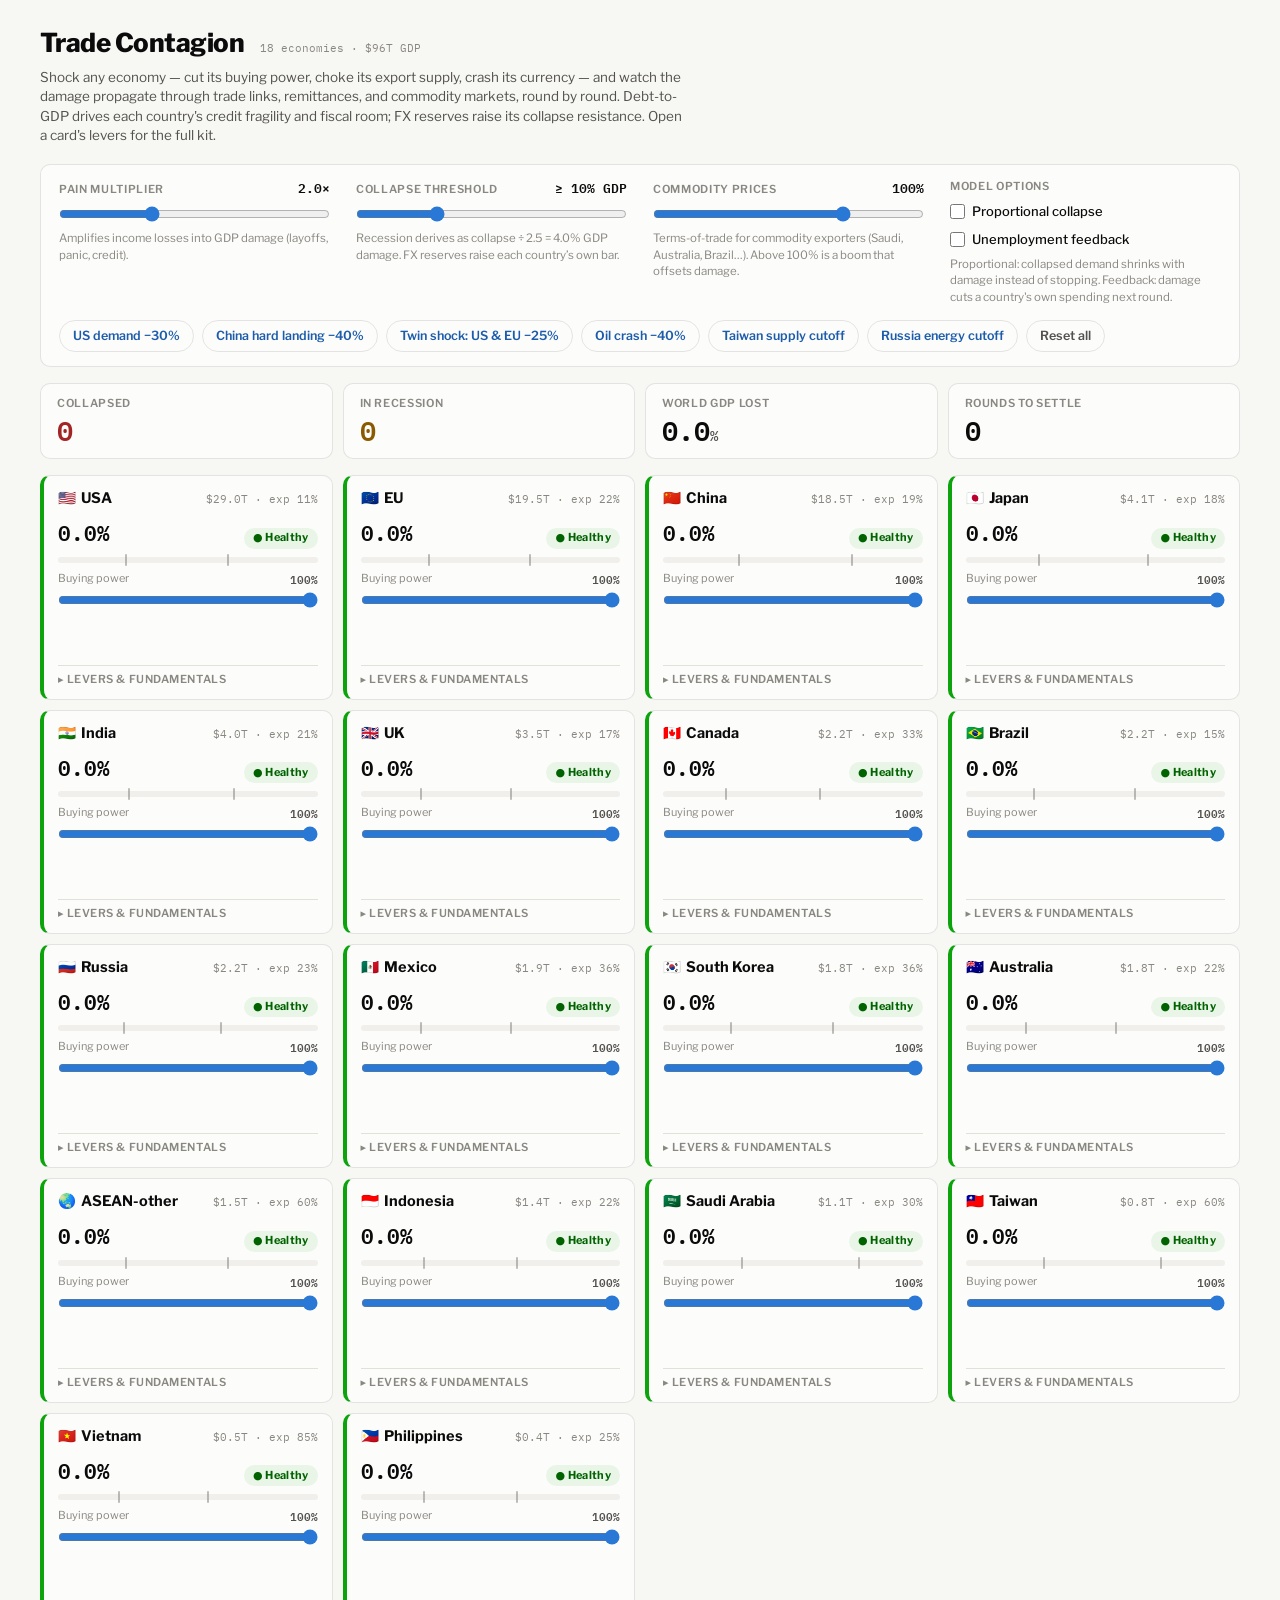
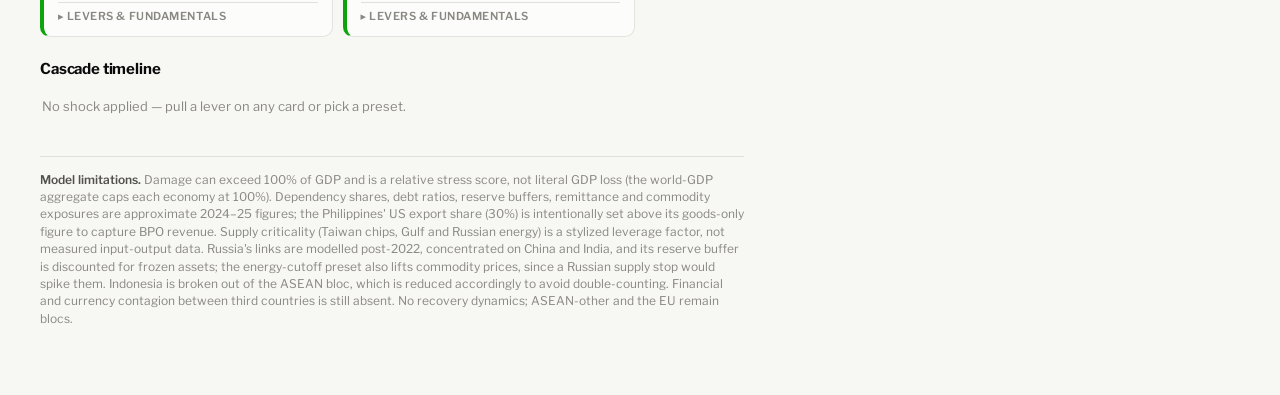
==== commit d85708d9: "Add Russia and Indonesia to the network Russia: $2.2T, exports concentrated post-2022 on China (33%)" ====
--- a/trade-contagion-simulator.html
+++ b/trade-contagion-simulator.html
@@ -249,6 +249,7 @@
       <button class="preset" data-preset="twin">Twin shock: US &amp; EU −25%</button>
       <button class="preset" data-preset="oil">Oil crash −40%</button>
       <button class="preset" data-preset="taiwanCut">Taiwan supply cutoff</button>
+      <button class="preset" data-preset="russiaCut">Russia energy cutoff</button>
       <button class="preset reset" data-preset="reset">Reset all</button>
     </div>
   </div>
@@ -270,9 +271,12 @@
     Dependency shares, debt ratios, reserve buffers, remittance and commodity exposures are
     approximate 2024–25 figures; the Philippines' US export share (30%) is intentionally set
     above its goods-only figure to capture BPO revenue. Supply criticality (Taiwan chips, Gulf
-    oil) is a stylized leverage factor, not measured input-output data. Financial and currency
-    contagion between third countries is still absent. No recovery dynamics; ASEAN and the EU
-    are treated as single blocs.</p>
+    and Russian energy) is a stylized leverage factor, not measured input-output data. Russia's
+    links are modelled post-2022, concentrated on China and India, and its reserve buffer is
+    discounted for frozen assets; the energy-cutoff preset also lifts commodity prices, since a
+    Russian supply stop would spike them. Indonesia is broken out of the ASEAN bloc, which is
+    reduced accordingly to avoid double-counting. Financial and currency contagion between third
+    countries is still absent. No recovery dynamics; ASEAN-other and the EU remain blocs.</p>
 </div>
 
 <script>
@@ -292,20 +296,20 @@
          vietnam: 0.005, philippines: 0.005 } },
   china:       { name: 'China',        flag: '🇨🇳', gdp: 18.5, xg: 0.19, debt: 90, res: 0.45, com: 0.05, crit: 1.6,
     d: { usa: 0.15, eu: 0.15, asean: 0.08, japan: 0.04, korea: 0.04, vietnam: 0.04, india: 0.03,
-         uk: 0.02, taiwan: 0.02, mexico: 0.02, australia: 0.02, brazil: 0.02, canada: 0.01,
-         philippines: 0.01, saudi: 0.01 } },
+         uk: 0.02, taiwan: 0.02, mexico: 0.02, australia: 0.02, brazil: 0.02, russia: 0.03,
+         indonesia: 0.02, canada: 0.01, philippines: 0.01, saudi: 0.01 } },
   eu:          { name: 'EU',           flag: '🇪🇺', gdp: 19.5, xg: 0.22, debt: 82, res: 0.30, com: 0.10, crit: 1.2,
     d: { usa: 0.20, uk: 0.13, china: 0.09, asean: 0.03, japan: 0.02, korea: 0.02, india: 0.02,
          canada: 0.02, brazil: 0.02, saudi: 0.02, mexico: 0.01, australia: 0.01, taiwan: 0.01,
-         vietnam: 0.005 } },
+         russia: 0.01, vietnam: 0.005 } },
   japan:       { name: 'Japan',        flag: '🇯🇵', gdp: 4.1,  xg: 0.18, debt: 250, res: 0.40, com: 0.02, crit: 1.3,
-    d: { usa: 0.20, china: 0.18, asean: 0.10, eu: 0.09, korea: 0.07, taiwan: 0.06, vietnam: 0.03,
-         india: 0.02, australia: 0.02, uk: 0.02, philippines: 0.02, mexico: 0.01, canada: 0.01,
-         saudi: 0.01 } },
+    d: { usa: 0.20, china: 0.18, asean: 0.07, eu: 0.09, korea: 0.07, taiwan: 0.06, vietnam: 0.03,
+         indonesia: 0.03, india: 0.02, australia: 0.02, uk: 0.02, philippines: 0.02, mexico: 0.01,
+         canada: 0.01, saudi: 0.01, russia: 0.005 } },
   korea:       { name: 'South Korea',  flag: '🇰🇷', gdp: 1.8,  xg: 0.36, debt: 55, res: 0.30, com: 0.05, crit: 1.6,
     d: { china: 0.20, usa: 0.19, eu: 0.09, vietnam: 0.09, asean: 0.08, japan: 0.04, india: 0.03,
          taiwan: 0.02, mexico: 0.02, australia: 0.02, philippines: 0.02, uk: 0.01, saudi: 0.01,
-         canada: 0.01 } },
+         canada: 0.01, russia: 0.01, indonesia: 0.02 } },
   vietnam:     { name: 'Vietnam',      flag: '🇻🇳', gdp: 0.45, xg: 0.85, debt: 34, res: 0.15, com: 0.10, crit: 1.0,
     remit: { usa: 0.020, japan: 0.005, korea: 0.004, taiwan: 0.003 },
     d: { usa: 0.29, china: 0.15, eu: 0.12, japan: 0.06, korea: 0.06, asean: 0.06, india: 0.02,
@@ -324,26 +328,36 @@
          india: 0.01 } },
   india:       { name: 'India',        flag: '🇮🇳', gdp: 4.0,  xg: 0.21, debt: 82, res: 0.35, com: 0.15, crit: 1.1,
     remit: { usa: 0.010, saudi: 0.006, eu: 0.004, uk: 0.002 },
-    d: { usa: 0.18, eu: 0.15, asean: 0.06, china: 0.04, uk: 0.03, saudi: 0.03, japan: 0.01,
-         korea: 0.01, vietnam: 0.01, australia: 0.01, brazil: 0.01, canada: 0.01, mexico: 0.01 } },
+    d: { usa: 0.18, eu: 0.15, asean: 0.06, china: 0.04, uk: 0.03, saudi: 0.03, russia: 0.02,
+         japan: 0.01, korea: 0.01, vietnam: 0.01, australia: 0.01, brazil: 0.01, canada: 0.01,
+         mexico: 0.01 } },
   taiwan:      { name: 'Taiwan',       flag: '🇹🇼', gdp: 0.8,  xg: 0.60, debt: 25, res: 0.50, com: 0.02, crit: 3.0,
-    d: { china: 0.25, usa: 0.23, asean: 0.15, eu: 0.07, japan: 0.06, korea: 0.04, vietnam: 0.03,
-         india: 0.02, philippines: 0.02, mexico: 0.01, australia: 0.01, uk: 0.01 } },
+    d: { china: 0.25, usa: 0.23, asean: 0.11, eu: 0.07, japan: 0.06, korea: 0.04, indonesia: 0.04,
+         vietnam: 0.03, india: 0.02, philippines: 0.02, mexico: 0.01, australia: 0.01, uk: 0.01 } },
   uk:          { name: 'UK',           flag: '🇬🇧', gdp: 3.5,  xg: 0.17, debt: 100, res: 0.15, com: 0.10, crit: 1.0,
     d: { eu: 0.42, usa: 0.15, china: 0.05, japan: 0.02, india: 0.02, canada: 0.02, australia: 0.02,
          korea: 0.01, saudi: 0.01, brazil: 0.005, mexico: 0.005 } },
   brazil:      { name: 'Brazil',       flag: '🇧🇷', gdp: 2.2,  xg: 0.15, debt: 85, res: 0.30, com: 0.65, crit: 1.2,
     d: { china: 0.28, eu: 0.14, usa: 0.11, asean: 0.03, japan: 0.02, india: 0.02, mexico: 0.02,
-         korea: 0.01, canada: 0.01, uk: 0.01, saudi: 0.01 } },
+         korea: 0.01, canada: 0.01, uk: 0.01, saudi: 0.01, russia: 0.01 } },
   australia:   { name: 'Australia',    flag: '🇦🇺', gdp: 1.8,  xg: 0.22, debt: 50, res: 0.15, com: 0.70, crit: 1.5,
-    d: { china: 0.33, japan: 0.12, asean: 0.08, korea: 0.07, usa: 0.06, india: 0.05, eu: 0.04,
-         taiwan: 0.04, vietnam: 0.02, uk: 0.01 } },
-  asean:       { name: 'ASEAN-other',  flag: '🌏', gdp: 2.5,  xg: 0.45, debt: 55, res: 0.20, com: 0.30, crit: 1.2,
-    d: { china: 0.16, usa: 0.14, eu: 0.09, japan: 0.07, korea: 0.04, india: 0.04, taiwan: 0.03,
-         vietnam: 0.03, australia: 0.02, uk: 0.01, saudi: 0.01, mexico: 0.005, canada: 0.005 } },
+    d: { china: 0.33, japan: 0.12, korea: 0.07, usa: 0.06, asean: 0.05, india: 0.05, eu: 0.04,
+         taiwan: 0.04, indonesia: 0.03, vietnam: 0.02, uk: 0.01 } },
+  asean:       { name: 'ASEAN-other',  flag: '🌏', gdp: 1.5,  xg: 0.60, debt: 60, res: 0.30, com: 0.20, crit: 1.3,
+    d: { china: 0.16, usa: 0.14, eu: 0.09, japan: 0.07, korea: 0.04, india: 0.04, indonesia: 0.04,
+         taiwan: 0.03, vietnam: 0.03, australia: 0.02, uk: 0.01, saudi: 0.01, russia: 0.01,
+         mexico: 0.005, canada: 0.005 } },
+  indonesia:   { name: 'Indonesia',    flag: '🇮🇩', gdp: 1.4,  xg: 0.22, debt: 39, res: 0.20, com: 0.50, crit: 1.4,
+    remit: { saudi: 0.003, asean: 0.003, usa: 0.002, taiwan: 0.002 },
+    d: { china: 0.25, usa: 0.11, asean: 0.10, india: 0.08, japan: 0.08, eu: 0.07, korea: 0.05,
+         taiwan: 0.03, philippines: 0.03, australia: 0.02, vietnam: 0.02, uk: 0.01,
+         brazil: 0.005, russia: 0.005 } },
   saudi:       { name: 'Saudi Arabia', flag: '🇸🇦', gdp: 1.1,  xg: 0.30, debt: 30, res: 0.50, com: 0.85, crit: 2.2,
-    d: { china: 0.16, india: 0.11, japan: 0.10, korea: 0.09, eu: 0.09, asean: 0.07, usa: 0.05,
-         taiwan: 0.03, uk: 0.01, australia: 0.005 } },
+    d: { china: 0.16, india: 0.11, japan: 0.10, korea: 0.09, eu: 0.09, asean: 0.04, usa: 0.05,
+         indonesia: 0.04, taiwan: 0.03, uk: 0.01, australia: 0.005, russia: 0.005 } },
+  russia:      { name: 'Russia',       flag: '🇷🇺', gdp: 2.2,  xg: 0.23, debt: 20, res: 0.25, com: 0.80, crit: 1.8,
+    d: { china: 0.33, india: 0.17, eu: 0.08, asean: 0.05, japan: 0.02, korea: 0.02, brazil: 0.02,
+         taiwan: 0.01, vietnam: 0.01, saudi: 0.01, uk: 0.005, usa: 0.005 } },
 };
 
 const IDS = Object.keys(ECON).sort((a, b) => ECON[b].gdp - ECON[a].gdp);
@@ -516,6 +530,7 @@
   twin:      () => { buyingPower.usa = 75; buyingPower.eu = 75; },
   oil:       () => { $('commodity').value = 60; },
   taiwanCut: () => { supplyCap.taiwan = 0; },
+  russiaCut: () => { supplyCap.russia = 0; $('commodity').value = 115; },
   reset:     () => {},
 };
 document.querySelectorAll('button.preset').forEach(btn => {
